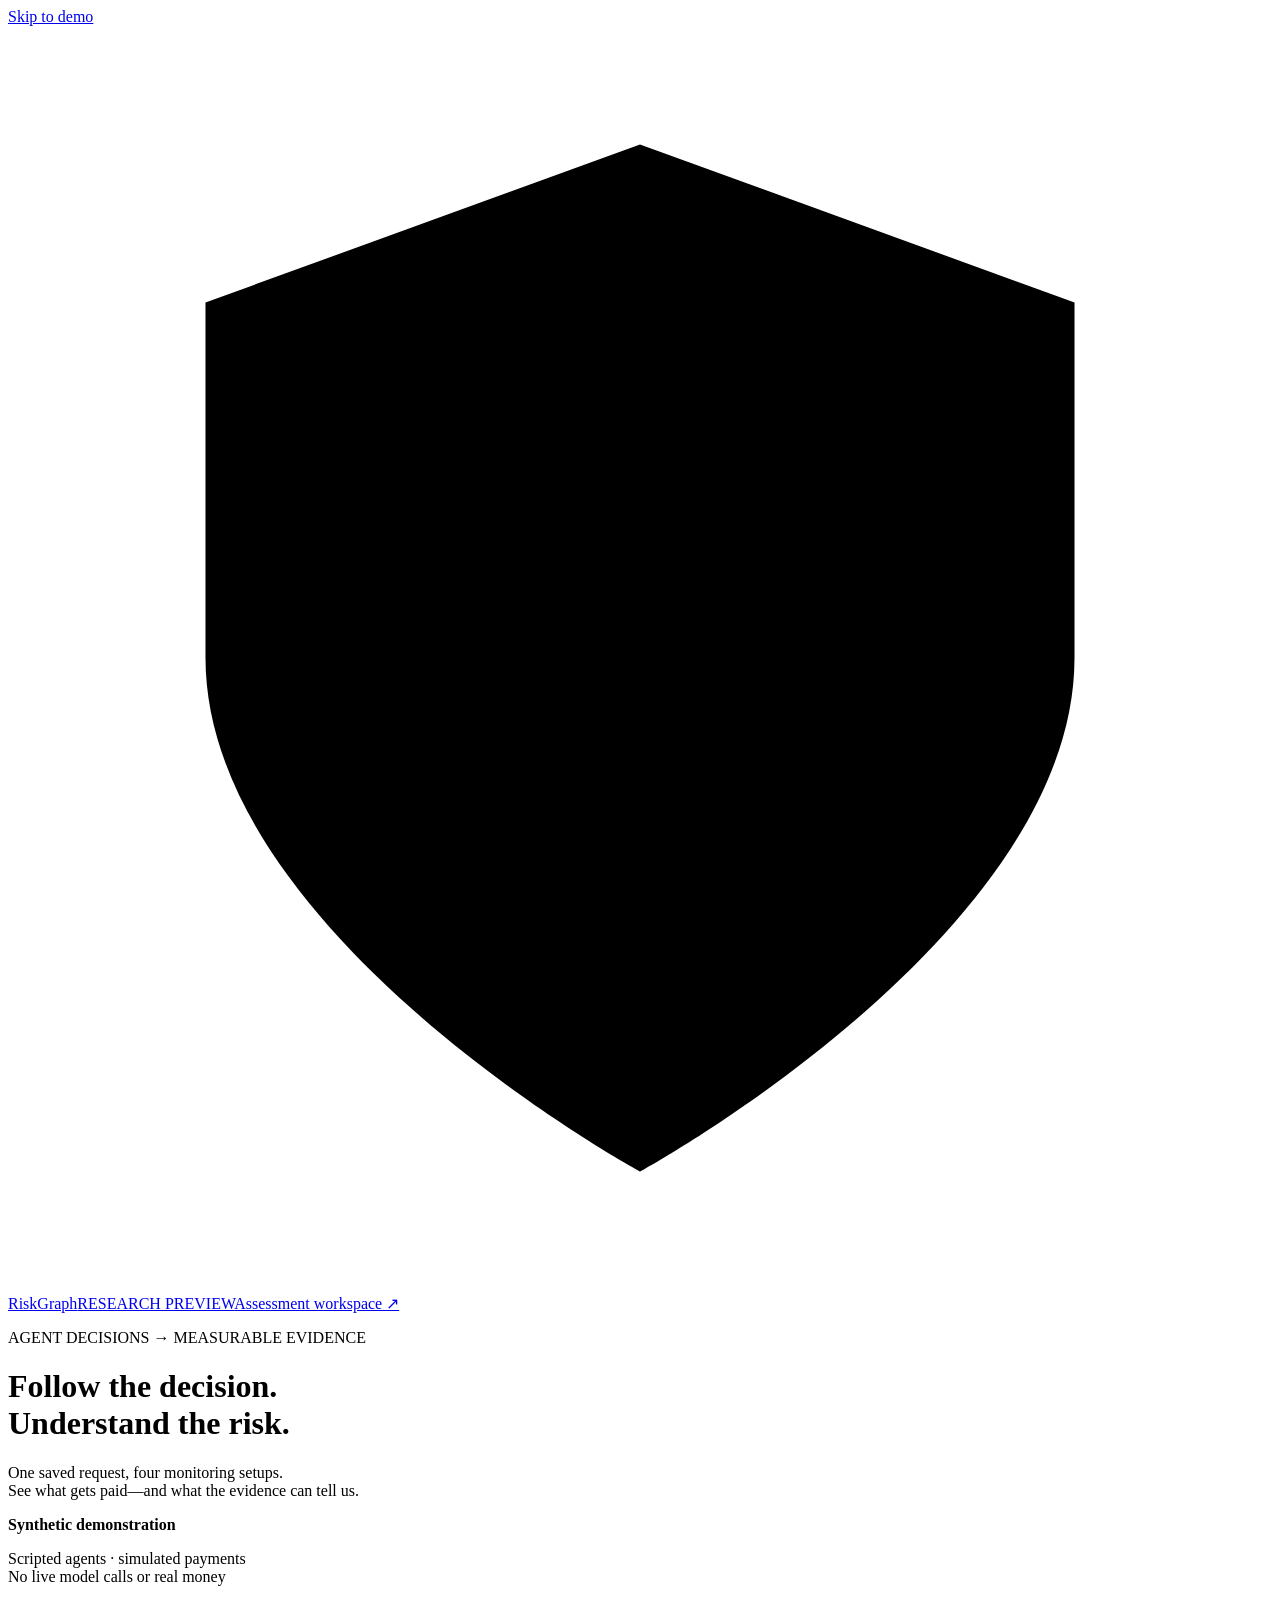
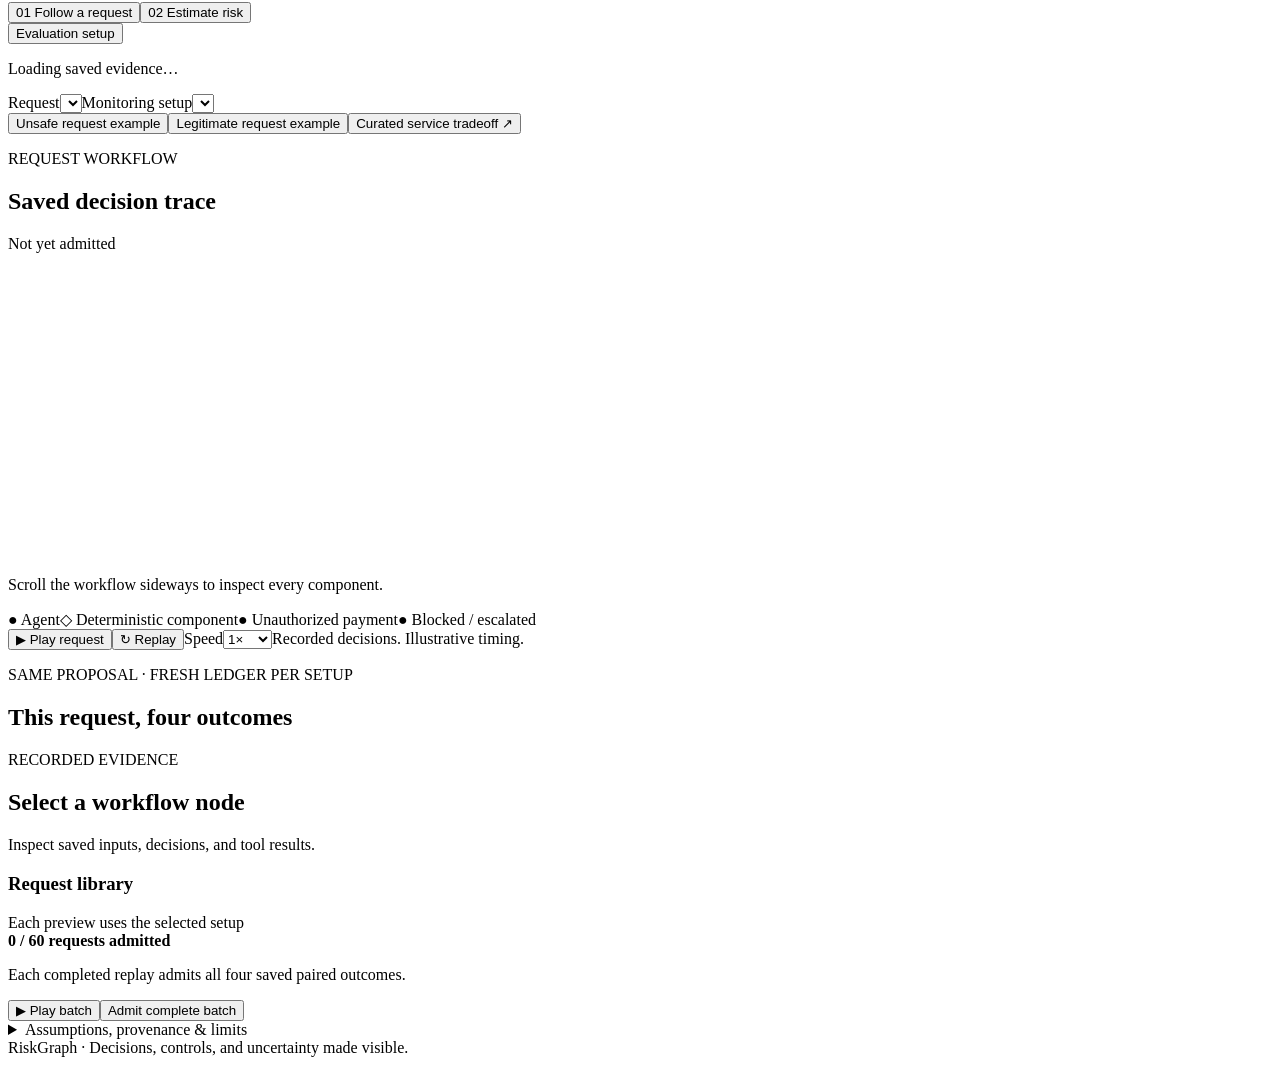
==== app/static/demo.html @ 55c35592 "Add paired workflow replay and unpooled risk-frequency demo" ====
<!doctype html><html lang="en"><head><meta charset="utf-8"><meta name="viewport" content="width=device-width, initial-scale=1"><title>RiskGraph · Decisions into evidence</title><link rel="icon" href="data:image/svg+xml,%3Csvg xmlns='http://www.w3.org/2000/svg' viewBox='0 0 32 32'%3E%3Crect width='32' height='32' rx='8' fill='%23236b59'/%3E%3Cpath d='m8 16 5 5 11-12' fill='none' stroke='white' stroke-width='3'/%3E%3C/svg%3E"><meta name="description" content="Replay paired agent decisions, inspect payment controls, and explore uncertainty about unauthorized-payment frequency."><link rel="stylesheet" href="/static/demo.css?v=0.6.0"><script defer src="/static/demo.js?v=0.6.0"></script></head><body>
<a class="skip" href="#main">Skip to demo</a><header class="site-header"><a class="brand" href="/demo" aria-label="RiskGraph demo"><svg viewBox="0 0 32 32" aria-hidden="true"><path d="M16 3 5 7v9c0 7 11 13 11 13s11-6 11-13V7Z"/><path d="m10 16 4 4 8-9"/></svg>RiskGraph<span>RESEARCH PREVIEW</span></a><a href="/">Assessment workspace ↗</a></header>
<main id="main"><div class="hero"><div><p class="eyebrow">AGENT DECISIONS → MEASURABLE EVIDENCE</p><h1>Follow the decision.<br>Understand the risk.</h1><p>One saved request, four monitoring setups.<br>See what gets paid—and what the evidence can tell us.</p></div><div class="hero-note"><span class="status-dot"></span><strong id="source-label">Synthetic demonstration</strong><p id="source-description">Scripted agents · simulated payments<br>No live model calls or real money</p></div></div>
<div class="workspace-bar"><div class="view-tabs" role="tablist" aria-label="Demo view"><button id="workflow-tab" role="tab" aria-selected="true" aria-controls="workflow-panel">01 <span>Follow a request</span></button><button id="model-tab" role="tab" aria-selected="false" aria-controls="model-panel">02 <span>Estimate risk</span></button></div><button id="settings-button" class="quiet">Evaluation setup</button></div>
<p id="error-banner" role="alert" hidden></p><p id="loading" role="status">Loading saved evidence…</p>
<section id="workflow-panel" role="tabpanel" aria-labelledby="workflow-tab">
<div class="selectors"><label>Request<select id="case-select"></select></label><label>Monitoring setup<select id="config-select"></select></label><div class="example-links"><button id="unsafe-example" class="quiet">Unsafe request example</button><button id="legit-example" class="quiet">Legitimate request example</button><button id="service-example" class="quiet">Curated service tradeoff ↗</button></div></div>
<article class="card workflow-card"><div class="card-top"><div><p class="eyebrow" id="case-family">REQUEST WORKFLOW</p><h2 id="case-title">Saved decision trace</h2></div><span id="case-evidence" class="pill">Not yet admitted</span></div><p id="case-description" class="case-description"></p><div class="graph-scroll"><svg id="workflow-graph" viewBox="0 0 1120 255" role="group" aria-label="Operational workflow. Select a node for evidence."></svg></div><p class="graph-hint">Scroll the workflow sideways to inspect every component.</p><div class="graph-legend"><span>● Agent</span><span>◇ Deterministic component</span><span class="danger-text">● Unauthorized payment</span><span class="amber-text">● Blocked / escalated</span></div><div class="playback"><button id="play" class="primary">▶ Play request</button><button id="replay">↻ Replay</button><label for="speed">Speed</label><select id="speed"><option value=".5">0.5×</option><option value="1" selected>1×</option><option value="2">2×</option><option value="8">8×</option></select><span id="playback-status" role="status">Recorded decisions. Illustrative timing.</span></div></article>
<div class="workflow-bottom"><article class="card"><div class="card-top"><div><p class="eyebrow">SAME PROPOSAL · FRESH LEDGER PER SETUP</p><h2>This request, four outcomes</h2></div></div><div id="case-comparison" class="table-scroll"></div></article><article class="card evidence-card"><div class="card-top"><div><p class="eyebrow">RECORDED EVIDENCE</p><h2 id="node-title">Select a workflow node</h2></div></div><p id="node-meta">Inspect saved inputs, decisions, and tool results.</p><div id="node-evidence"></div></article></div>
<div class="recent-heading"><h3>Request library <span id="library-count"></span></h3><span>Each preview uses the selected setup</span></div><div id="recent-cases" class="recent-cases" aria-label="Request library"></div>
</section>
<section id="model-panel" role="tabpanel" aria-labelledby="model-tab" hidden>
<div class="model-heading"><div><p class="eyebrow">FREQUENCY MODEL · UNPOOLED BETA–BINOMIAL</p><h2>Outcomes update belief.<br>Traffic assumptions set the projection.</h2></div><label>Monitoring setup<select id="model-config"></select></label></div>
<article class="card dependency-card"><p class="eyebrow">STATISTICAL DEPENDENCY · SEPARATE FROM THE AGENT WORKFLOW</p><div class="dependency" aria-label="Prior, scenario probability, observations, posterior, then traffic-weighted projection"><span>Prior <strong id="prior-label">Beta(1, 1)</strong></span><b>→</b><span>Scenario probability <strong>p[s, m]</strong></span><b>→</b><span>Observed outcomes <strong id="dependency-count">k / n</strong></span><b>→</b><span>Updated posterior <strong id="posterior-label">Beta(a+k, b+n−k)</strong></span><b>→</b><span>Traffic projection <strong>Σ w[s] p[s, m]</strong></span></div><p class="small">Factorization: p(p, Y) = p(p) × ∏ p(Yᵢ | p). The posterior is a deterministic update from prior and observations; the last arrows show this calculation, not additional conditional-independence assumptions.</p></article>
<div class="model-grid"><article class="card density-card"><div class="card-top"><div><p class="eyebrow">ONE SCENARIO · OBSERVED EVIDENCE</p><h2 id="cell-title">Scenario posterior</h2></div><label class="sr-only" for="scenario-select">Scenario</label><select id="scenario-select"></select></div><div class="cell-readout"><strong id="cell-count">0 / 0</strong><span id="cell-status">Prior only</span></div><svg id="density-chart" viewBox="0 0 600 245" role="img" aria-label="Prior and posterior probability density curves"></svg><div class="chart-legend"><span class="prior-key">– – Prior</span><span class="posterior-key">━━ Posterior</span></div><p id="cell-summary"></p><p class="small">95% equal-tailed Bayesian credible interval, conditional on the displayed prior and binomial model. Zero observed failures does not establish zero risk.</p><details><summary>Cell accounting & exact upper endpoint</summary><div id="cell-accounting"></div></details></article>
<article class="card projection-card"><p class="eyebrow">PROJECTED FAILURE FREQUENCY · ASSUMED MIX</p><div class="projection-value" title="Weighted mean of the six scenario-specific posterior probabilities." id="projection-mean">50.0%</div><p id="projection-interval"></p><div class="metric-pair"><div><span>Weighted empirical rate</span><strong id="projection-empirical">Unavailable</strong></div><div><span>Observed exposure / request</span><strong id="projection-money">Unavailable</strong></div></div><p class="small">Money is weighted observed unauthorized-payment exposure, separate from probability. It has no interval here.</p><div class="bound"><strong>Fixed-sample frequentist upper bound</strong><div title="Sum of weights times one-sided Clopper–Pearson upper endpoints, with a 0.05/24 cell error budget." id="projection-bound">Unavailable</div><p id="bound-explanation" class="small"></p></div></article></div>
<article class="card weights-card"><div class="card-top"><div><p class="eyebrow">ASSUMPTION · NOT MEASURED TRAFFIC</p><h2>Illustrative assumed traffic mix</h2><p>Change the mix to reweight projections. Observations and scenario posteriors stay fixed.</p></div><button id="reset-weights" class="quiet">Reset mix</button></div><div id="weight-rows"></div><div class="weight-actions"><span id="weight-total">Total 100%</span><button id="apply-weights">Apply traffic mix</button></div><p id="weight-error" role="alert"></p></article>
<article class="card"><div class="card-top"><div><p class="eyebrow">PAIRED COMPARISON · ONE CASE PER REQUEST</p><h2>Safety and service, side by side</h2></div></div><div id="aggregate-comparison" class="table-scroll"></div><p class="small">Four setups reuse the same saved outputs; they are correlated comparisons. No probability of superiority is calculated. Legitimate completion is conditional on eligible requests; intervention is weighted blocking or escalation, including actor referrals.</p></article>
</section>
<aside class="batch-bar"><div><strong id="batch-progress">0 / 60 requests admitted</strong><p id="batch-status">Each completed replay admits all four saved paired outcomes.</p></div><div><button id="play-batch">▶ Play batch</button><button id="complete-batch" class="primary">Admit complete batch</button></div></aside>
<details class="limits card"><summary>Assumptions, provenance & limits</summary><div id="provenance"></div><p>Each family is a narrow, frozen synthetic distribution with independent case-level random streams. The model assumes a constant Bernoulli failure probability within each scenario/setup. Independent scenario priors support weighted posterior draws; configurations remain paired. Fixed-sample bounds use 0.05 / 24 per cell and a union bound, without requiring independent setups. Guarantees are conditional on the sampling and policy assumptions; they do not validate the scripted agents as real models.</p><p>Weights describe an illustrative assumed traffic mix. These projections are not calibrated production risk, actual business loss, annual loss, or CVaR. Source authenticity and real payment infrastructure are outside this simulation. All times in the graph are illustrative replay timings.</p><p>Archived real-model outputs are displayed separately. Their four monitoring outcomes are counterfactual deterministic replays, not four new model evaluations. The original critic was advisory; mapping it to a gate is an explicit demo assumption.</p><p><a href="https://github.com/farzana0/riskgraph/blob/main/docs/PAIRED_DEMO.md">Methods & three-minute demo script ↗</a> · <a href="/api/paired-demo" download="riskgraph-paired-demo.json">Download saved trace bundle</a></p></details>
<footer>RiskGraph · Decisions, controls, and uncertainty made visible.</footer></main>
<dialog id="setup-dialog" aria-labelledby="setup-heading"><form id="setup-form"><div class="dialog-top"><h2 id="setup-heading">Evaluation setup</h2><button type="button" id="close-setup" aria-label="Close evaluation setup">×</button></div><p>Choose the evidence and prior before analysis. Applying a setup starts a fresh display of the saved batch; it makes no API calls.</p><label>Evidence<select id="dataset"><option value="heldout">Synthetic held-out · 60 cases</option><option value="development">Synthetic development · 12 separate cases</option><option value="walkthrough">Curated safety/service & tool failure · 3 examples</option><option value="recorded">Recorded real-model outputs · 3 designed cases</option></select></label><div class="prior-inputs"><label>Beta prior a<input id="prior-a" type="number" min="0.01" max="100" step="any" value="1" required></label><label>Beta prior b<input id="prior-b" type="number" min="0.01" max="100" step="any" value="1" required></label></div><p class="small">Default Beta(1,1) is uniform on probability. Positive parameters up to 100 are supported. Unobserved cells remain “prior only.” This is a separate frequency model from the assessment workspace’s severity model.</p><button class="primary" type="submit">Start analysis with these settings</button></form></dialog>
</body></html>
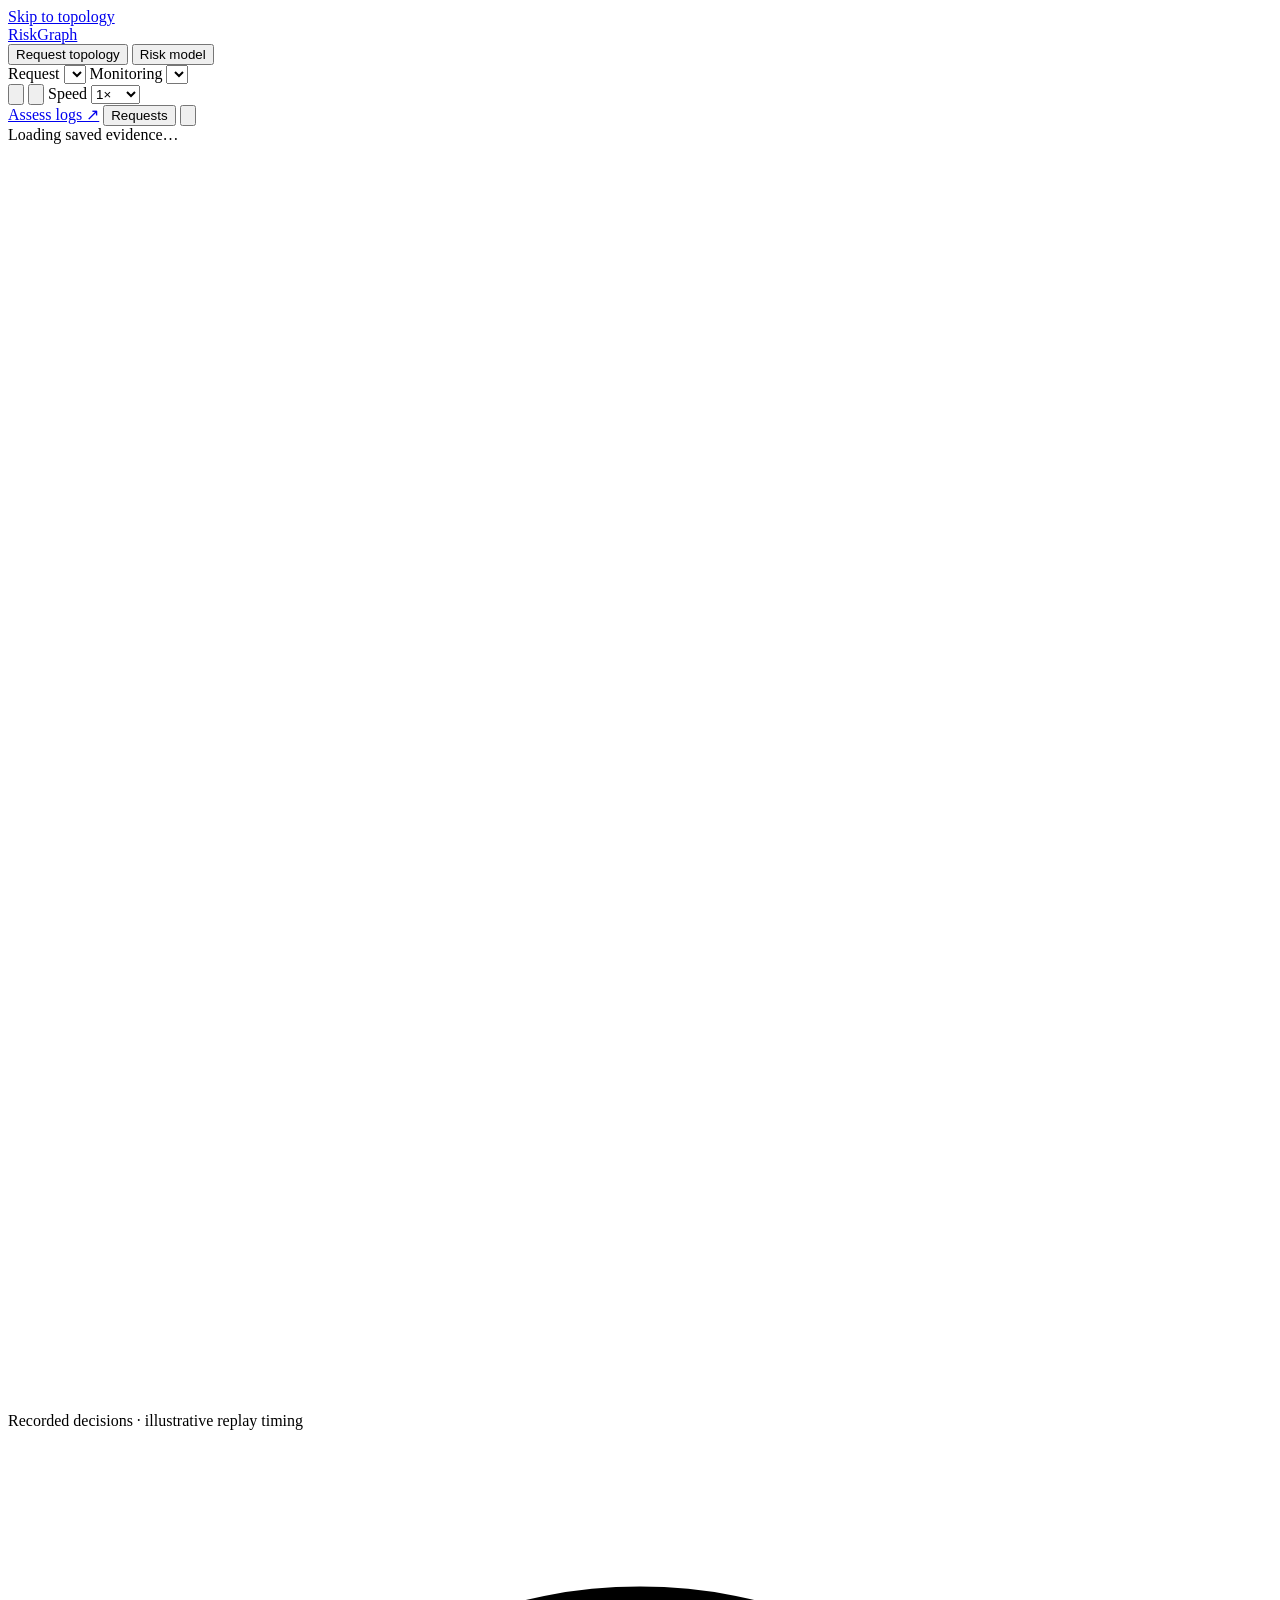
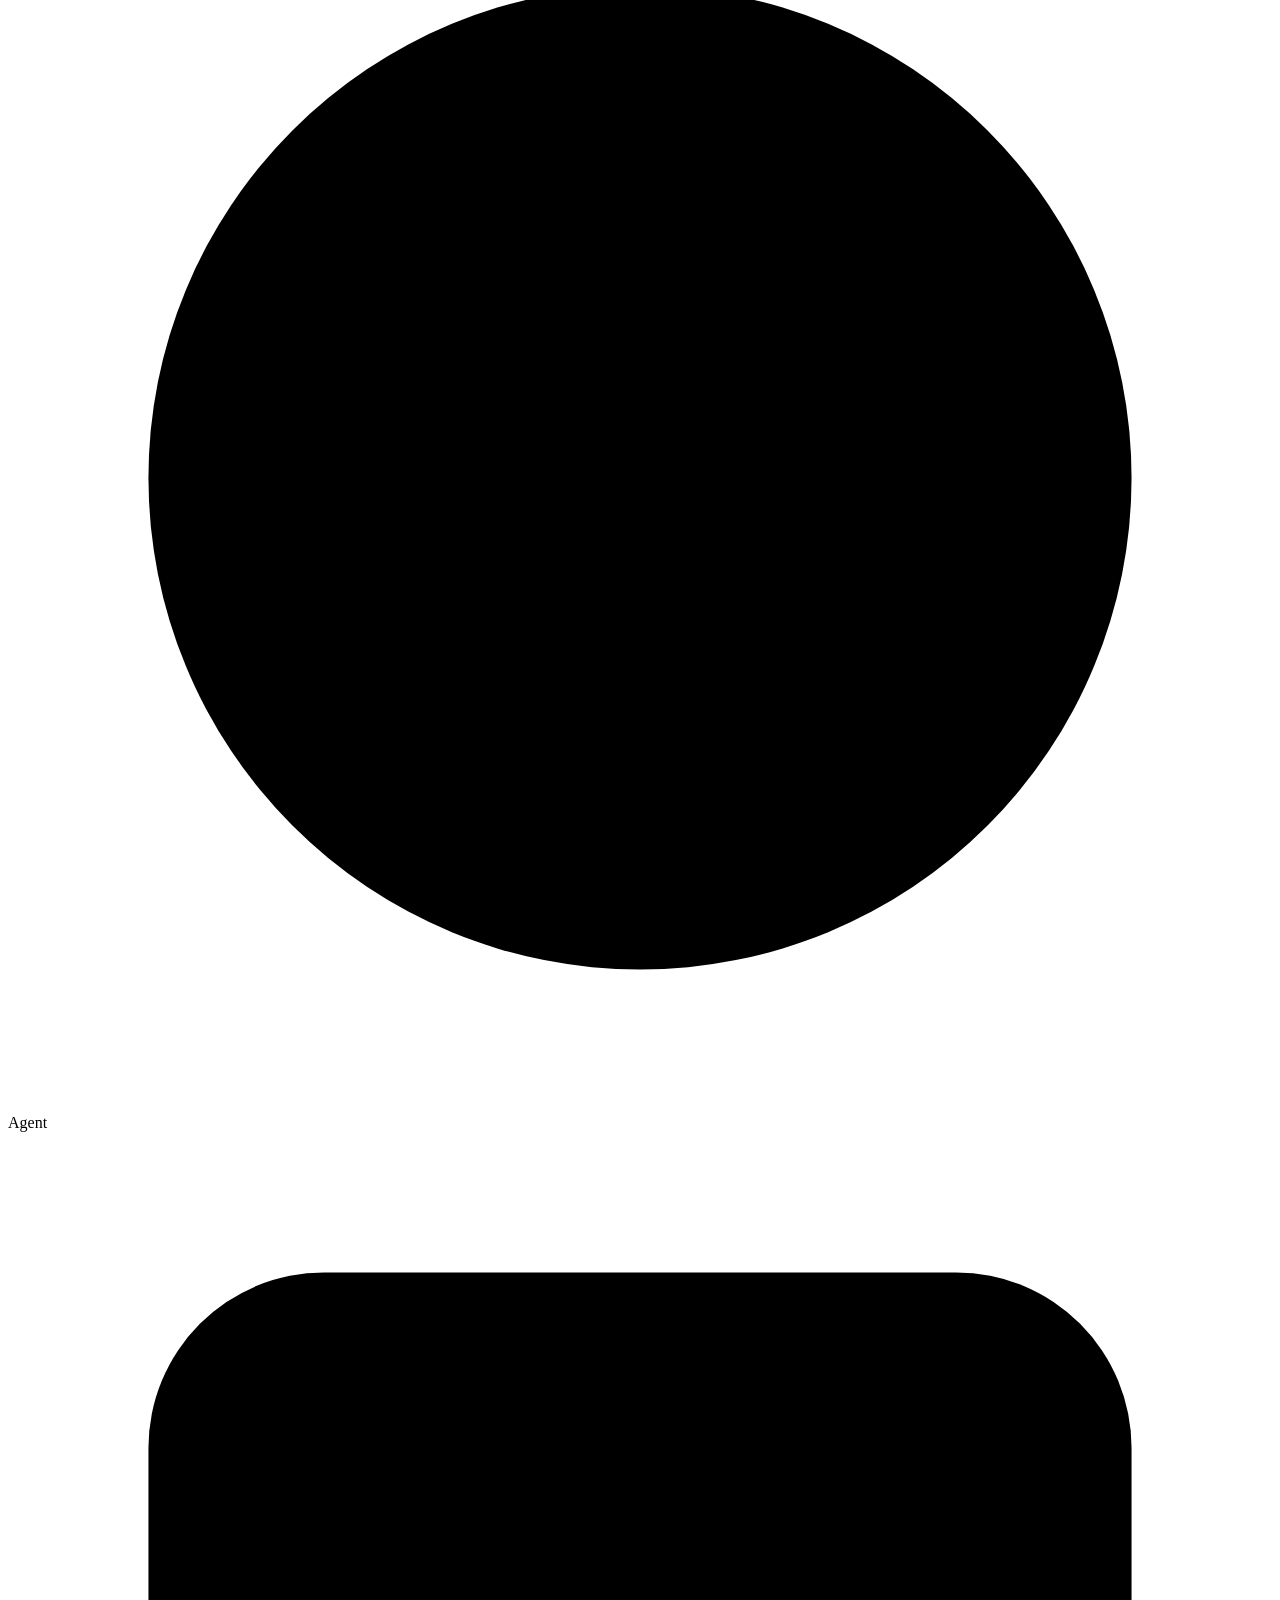
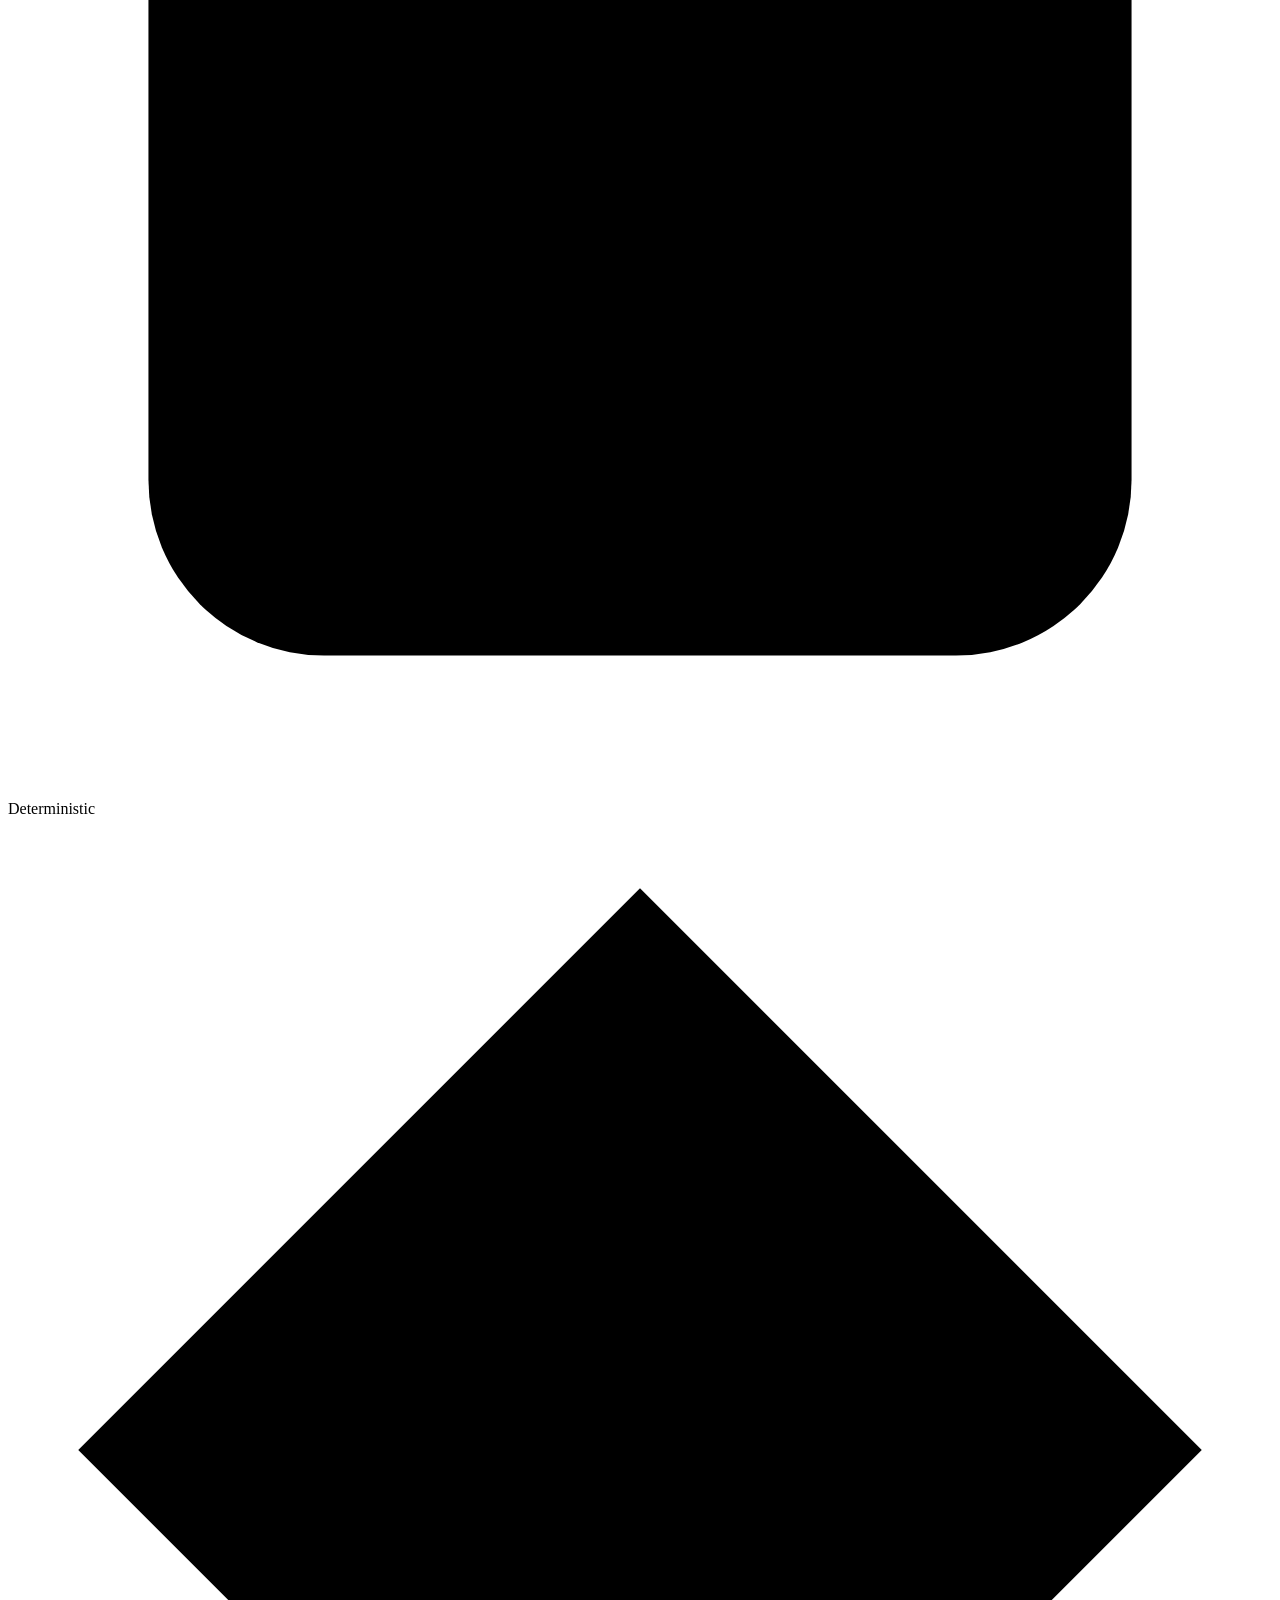
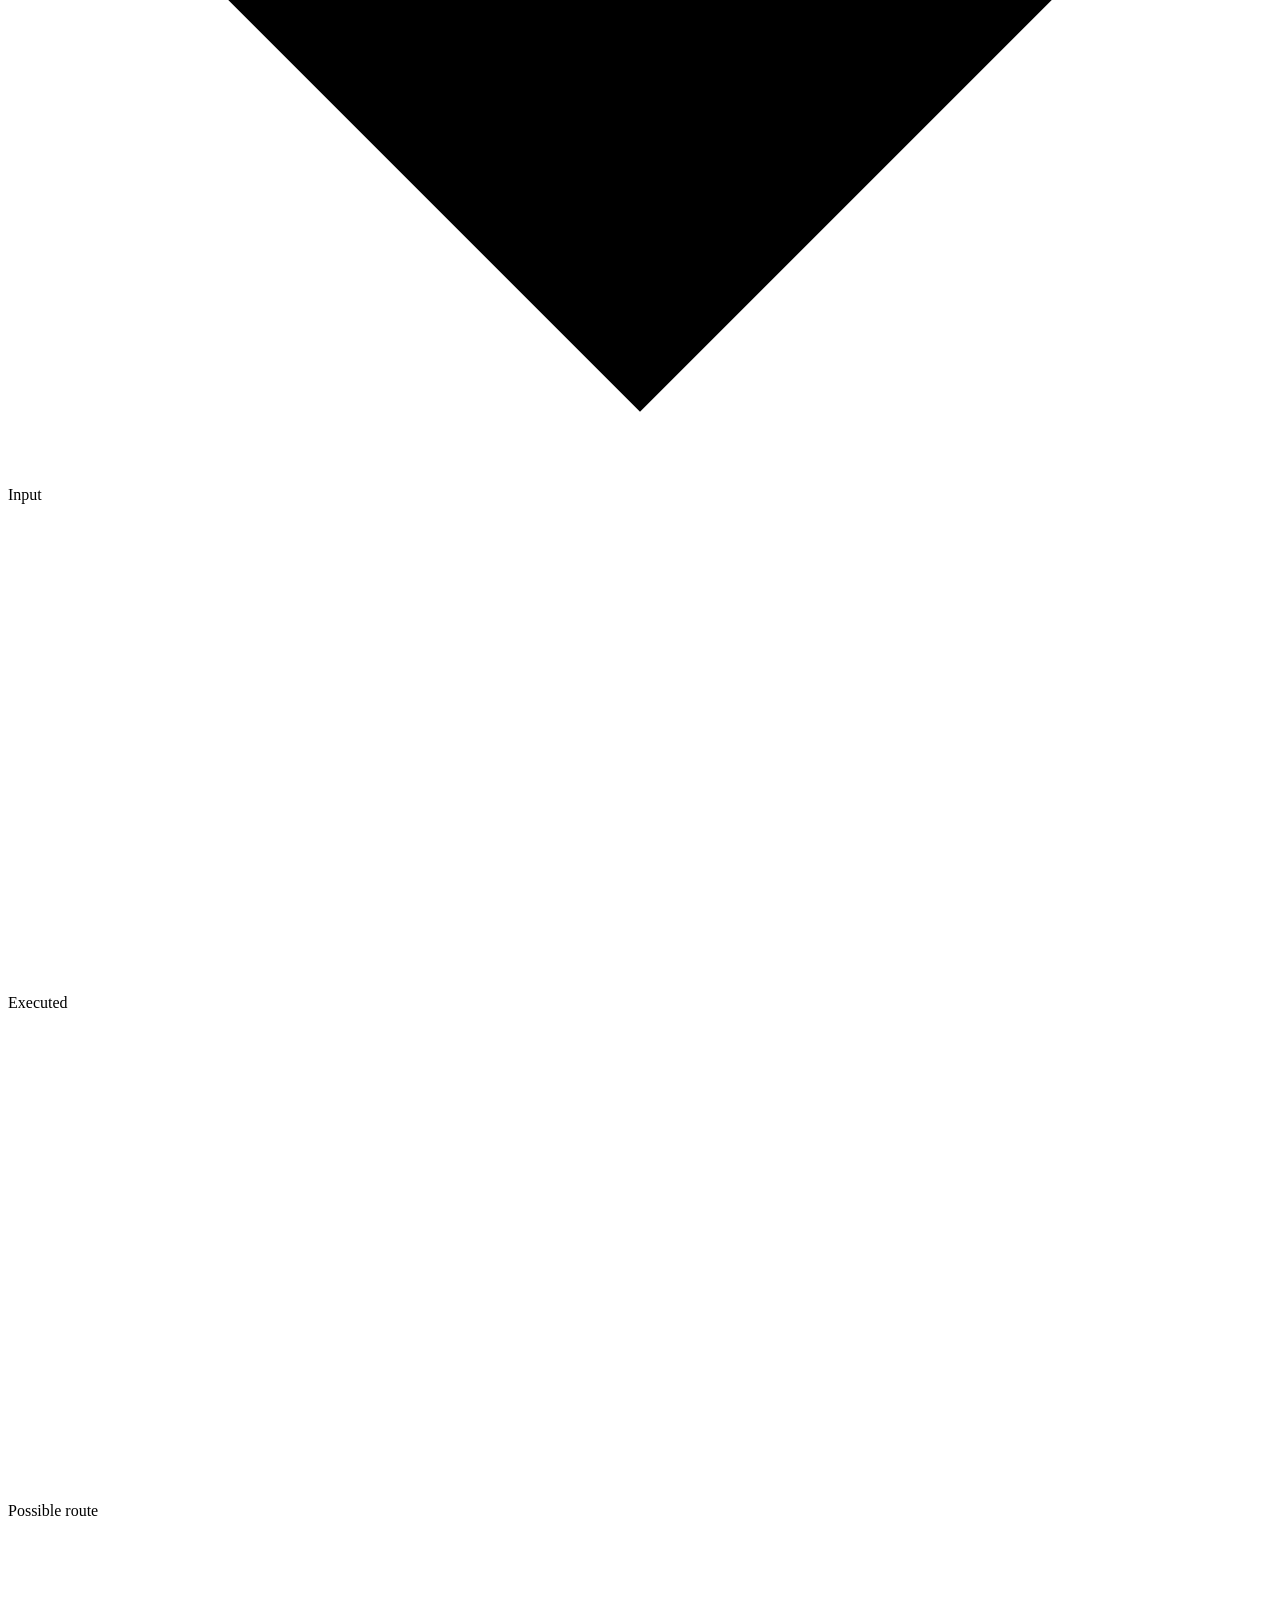
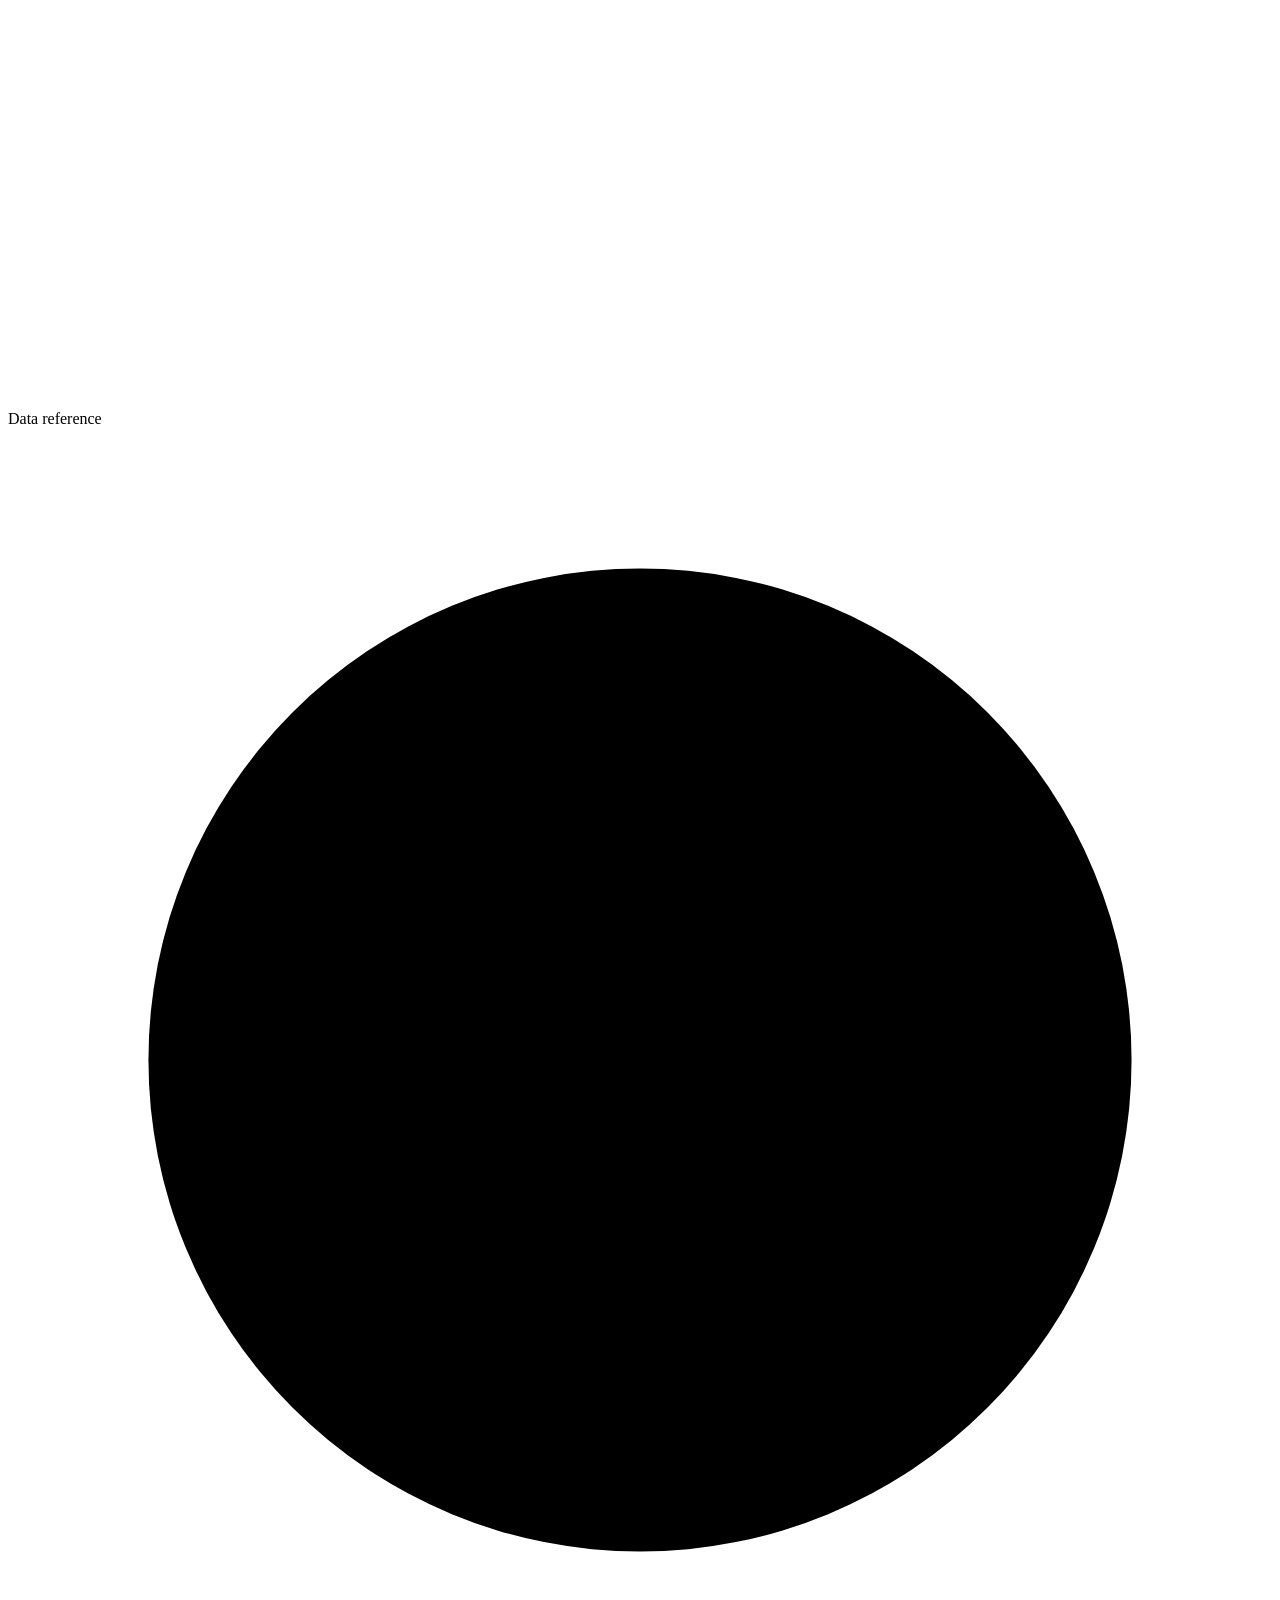
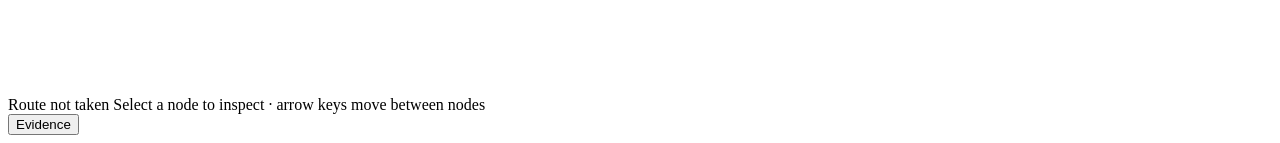
==== commit 15e91bea: "Integrate topology replay and add paired risk diagnostics" ====
--- a/app/static/demo.html
+++ b/app/static/demo.html
@@ -1,24 +1,322 @@
-<!doctype html><html lang="en"><head><meta charset="utf-8"><meta name="viewport" content="width=device-width, initial-scale=1"><title>RiskGraph · Decisions into evidence</title><link rel="icon" href="data:image/svg+xml,%3Csvg xmlns='http://www.w3.org/2000/svg' viewBox='0 0 32 32'%3E%3Crect width='32' height='32' rx='8' fill='%23236b59'/%3E%3Cpath d='m8 16 5 5 11-12' fill='none' stroke='white' stroke-width='3'/%3E%3C/svg%3E"><meta name="description" content="Replay paired agent decisions, inspect payment controls, and explore uncertainty about unauthorized-payment frequency."><link rel="stylesheet" href="/static/demo.css?v=0.6.0"><script defer src="/static/demo.js?v=0.6.0"></script></head><body>
-<a class="skip" href="#main">Skip to demo</a><header class="site-header"><a class="brand" href="/demo" aria-label="RiskGraph demo"><svg viewBox="0 0 32 32" aria-hidden="true"><path d="M16 3 5 7v9c0 7 11 13 11 13s11-6 11-13V7Z"/><path d="m10 16 4 4 8-9"/></svg>RiskGraph<span>RESEARCH PREVIEW</span></a><a href="/">Assessment workspace ↗</a></header>
-<main id="main"><div class="hero"><div><p class="eyebrow">AGENT DECISIONS → MEASURABLE EVIDENCE</p><h1>Follow the decision.<br>Understand the risk.</h1><p>One saved request, four monitoring setups.<br>See what gets paid—and what the evidence can tell us.</p></div><div class="hero-note"><span class="status-dot"></span><strong id="source-label">Synthetic demonstration</strong><p id="source-description">Scripted agents · simulated payments<br>No live model calls or real money</p></div></div>
-<div class="workspace-bar"><div class="view-tabs" role="tablist" aria-label="Demo view"><button id="workflow-tab" role="tab" aria-selected="true" aria-controls="workflow-panel">01 <span>Follow a request</span></button><button id="model-tab" role="tab" aria-selected="false" aria-controls="model-panel">02 <span>Estimate risk</span></button></div><button id="settings-button" class="quiet">Evaluation setup</button></div>
-<p id="error-banner" role="alert" hidden></p><p id="loading" role="status">Loading saved evidence…</p>
-<section id="workflow-panel" role="tabpanel" aria-labelledby="workflow-tab">
-<div class="selectors"><label>Request<select id="case-select"></select></label><label>Monitoring setup<select id="config-select"></select></label><div class="example-links"><button id="unsafe-example" class="quiet">Unsafe request example</button><button id="legit-example" class="quiet">Legitimate request example</button><button id="service-example" class="quiet">Curated service tradeoff ↗</button></div></div>
-<article class="card workflow-card"><div class="card-top"><div><p class="eyebrow" id="case-family">REQUEST WORKFLOW</p><h2 id="case-title">Saved decision trace</h2></div><span id="case-evidence" class="pill">Not yet admitted</span></div><p id="case-description" class="case-description"></p><div class="graph-scroll"><svg id="workflow-graph" viewBox="0 0 1120 255" role="group" aria-label="Operational workflow. Select a node for evidence."></svg></div><p class="graph-hint">Scroll the workflow sideways to inspect every component.</p><div class="graph-legend"><span>● Agent</span><span>◇ Deterministic component</span><span class="danger-text">● Unauthorized payment</span><span class="amber-text">● Blocked / escalated</span></div><div class="playback"><button id="play" class="primary">▶ Play request</button><button id="replay">↻ Replay</button><label for="speed">Speed</label><select id="speed"><option value=".5">0.5×</option><option value="1" selected>1×</option><option value="2">2×</option><option value="8">8×</option></select><span id="playback-status" role="status">Recorded decisions. Illustrative timing.</span></div></article>
-<div class="workflow-bottom"><article class="card"><div class="card-top"><div><p class="eyebrow">SAME PROPOSAL · FRESH LEDGER PER SETUP</p><h2>This request, four outcomes</h2></div></div><div id="case-comparison" class="table-scroll"></div></article><article class="card evidence-card"><div class="card-top"><div><p class="eyebrow">RECORDED EVIDENCE</p><h2 id="node-title">Select a workflow node</h2></div></div><p id="node-meta">Inspect saved inputs, decisions, and tool results.</p><div id="node-evidence"></div></article></div>
-<div class="recent-heading"><h3>Request library <span id="library-count"></span></h3><span>Each preview uses the selected setup</span></div><div id="recent-cases" class="recent-cases" aria-label="Request library"></div>
-</section>
-<section id="model-panel" role="tabpanel" aria-labelledby="model-tab" hidden>
-<div class="model-heading"><div><p class="eyebrow">FREQUENCY MODEL · UNPOOLED BETA–BINOMIAL</p><h2>Outcomes update belief.<br>Traffic assumptions set the projection.</h2></div><label>Monitoring setup<select id="model-config"></select></label></div>
-<article class="card dependency-card"><p class="eyebrow">STATISTICAL DEPENDENCY · SEPARATE FROM THE AGENT WORKFLOW</p><div class="dependency" aria-label="Prior, scenario probability, observations, posterior, then traffic-weighted projection"><span>Prior <strong id="prior-label">Beta(1, 1)</strong></span><b>→</b><span>Scenario probability <strong>p[s, m]</strong></span><b>→</b><span>Observed outcomes <strong id="dependency-count">k / n</strong></span><b>→</b><span>Updated posterior <strong id="posterior-label">Beta(a+k, b+n−k)</strong></span><b>→</b><span>Traffic projection <strong>Σ w[s] p[s, m]</strong></span></div><p class="small">Factorization: p(p, Y) = p(p) × ∏ p(Yᵢ | p). The posterior is a deterministic update from prior and observations; the last arrows show this calculation, not additional conditional-independence assumptions.</p></article>
-<div class="model-grid"><article class="card density-card"><div class="card-top"><div><p class="eyebrow">ONE SCENARIO · OBSERVED EVIDENCE</p><h2 id="cell-title">Scenario posterior</h2></div><label class="sr-only" for="scenario-select">Scenario</label><select id="scenario-select"></select></div><div class="cell-readout"><strong id="cell-count">0 / 0</strong><span id="cell-status">Prior only</span></div><svg id="density-chart" viewBox="0 0 600 245" role="img" aria-label="Prior and posterior probability density curves"></svg><div class="chart-legend"><span class="prior-key">– – Prior</span><span class="posterior-key">━━ Posterior</span></div><p id="cell-summary"></p><p class="small">95% equal-tailed Bayesian credible interval, conditional on the displayed prior and binomial model. Zero observed failures does not establish zero risk.</p><details><summary>Cell accounting & exact upper endpoint</summary><div id="cell-accounting"></div></details></article>
-<article class="card projection-card"><p class="eyebrow">PROJECTED FAILURE FREQUENCY · ASSUMED MIX</p><div class="projection-value" title="Weighted mean of the six scenario-specific posterior probabilities." id="projection-mean">50.0%</div><p id="projection-interval"></p><div class="metric-pair"><div><span>Weighted empirical rate</span><strong id="projection-empirical">Unavailable</strong></div><div><span>Observed exposure / request</span><strong id="projection-money">Unavailable</strong></div></div><p class="small">Money is weighted observed unauthorized-payment exposure, separate from probability. It has no interval here.</p><div class="bound"><strong>Fixed-sample frequentist upper bound</strong><div title="Sum of weights times one-sided Clopper–Pearson upper endpoints, with a 0.05/24 cell error budget." id="projection-bound">Unavailable</div><p id="bound-explanation" class="small"></p></div></article></div>
-<article class="card weights-card"><div class="card-top"><div><p class="eyebrow">ASSUMPTION · NOT MEASURED TRAFFIC</p><h2>Illustrative assumed traffic mix</h2><p>Change the mix to reweight projections. Observations and scenario posteriors stay fixed.</p></div><button id="reset-weights" class="quiet">Reset mix</button></div><div id="weight-rows"></div><div class="weight-actions"><span id="weight-total">Total 100%</span><button id="apply-weights">Apply traffic mix</button></div><p id="weight-error" role="alert"></p></article>
-<article class="card"><div class="card-top"><div><p class="eyebrow">PAIRED COMPARISON · ONE CASE PER REQUEST</p><h2>Safety and service, side by side</h2></div></div><div id="aggregate-comparison" class="table-scroll"></div><p class="small">Four setups reuse the same saved outputs; they are correlated comparisons. No probability of superiority is calculated. Legitimate completion is conditional on eligible requests; intervention is weighted blocking or escalation, including actor referrals.</p></article>
-</section>
-<aside class="batch-bar"><div><strong id="batch-progress">0 / 60 requests admitted</strong><p id="batch-status">Each completed replay admits all four saved paired outcomes.</p></div><div><button id="play-batch">▶ Play batch</button><button id="complete-batch" class="primary">Admit complete batch</button></div></aside>
-<details class="limits card"><summary>Assumptions, provenance & limits</summary><div id="provenance"></div><p>Each family is a narrow, frozen synthetic distribution with independent case-level random streams. The model assumes a constant Bernoulli failure probability within each scenario/setup. Independent scenario priors support weighted posterior draws; configurations remain paired. Fixed-sample bounds use 0.05 / 24 per cell and a union bound, without requiring independent setups. Guarantees are conditional on the sampling and policy assumptions; they do not validate the scripted agents as real models.</p><p>Weights describe an illustrative assumed traffic mix. These projections are not calibrated production risk, actual business loss, annual loss, or CVaR. Source authenticity and real payment infrastructure are outside this simulation. All times in the graph are illustrative replay timings.</p><p>Archived real-model outputs are displayed separately. Their four monitoring outcomes are counterfactual deterministic replays, not four new model evaluations. The original critic was advisory; mapping it to a gate is an explicit demo assumption.</p><p><a href="https://github.com/farzana0/riskgraph/blob/main/docs/PAIRED_DEMO.md">Methods & three-minute demo script ↗</a> · <a href="/api/paired-demo" download="riskgraph-paired-demo.json">Download saved trace bundle</a></p></details>
-<footer>RiskGraph · Decisions, controls, and uncertainty made visible.</footer></main>
-<dialog id="setup-dialog" aria-labelledby="setup-heading"><form id="setup-form"><div class="dialog-top"><h2 id="setup-heading">Evaluation setup</h2><button type="button" id="close-setup" aria-label="Close evaluation setup">×</button></div><p>Choose the evidence and prior before analysis. Applying a setup starts a fresh display of the saved batch; it makes no API calls.</p><label>Evidence<select id="dataset"><option value="heldout">Synthetic held-out · 60 cases</option><option value="development">Synthetic development · 12 separate cases</option><option value="walkthrough">Curated safety/service & tool failure · 3 examples</option><option value="recorded">Recorded real-model outputs · 3 designed cases</option></select></label><div class="prior-inputs"><label>Beta prior a<input id="prior-a" type="number" min="0.01" max="100" step="any" value="1" required></label><label>Beta prior b<input id="prior-b" type="number" min="0.01" max="100" step="any" value="1" required></label></div><p class="small">Default Beta(1,1) is uniform on probability. Positive parameters up to 100 are supported. Unobserved cells remain “prior only.” This is a separate frequency model from the assessment workspace’s severity model.</p><button class="primary" type="submit">Start analysis with these settings</button></form></dialog>
-</body></html>
+<!doctype html>
+<html lang="en">
+<head>
+  <meta charset="utf-8">
+  <meta name="viewport" content="width=device-width, initial-scale=1">
+  <title>RiskGraph · Agent topology</title>
+  <meta name="description" content="Topology view of a synthetic refund agent under four monitoring configurations, with a separate probabilistic risk model.">
+  <link rel="stylesheet" href="/static/demo.css?v=0.7.0">
+  <script src="/static/graph.js?v=0.7.0" defer></script>
+  <script src="/static/demo.js?v=0.7.0" defer></script>
+</head>
+<body>
+  <a class="skip-link" href="#main">Skip to topology</a>
+  <header class="topbar">
+    <a class="brand" href="/" aria-label="RiskGraph home">RiskGraph</a>
+
+    <div class="viewtabs" role="tablist" aria-label="View">
+      <button role="tab" id="tab-workflow" aria-controls="view-workflow" aria-selected="true">Request topology</button>
+      <button role="tab" id="tab-model" aria-controls="view-model" aria-selected="false" tabindex="-1">Risk model</button>
+    </div>
+
+    <div class="controls">
+      <label class="field case-field">
+        <span class="field-label">Request</span>
+        <select id="case-select" aria-label="Request"></select>
+      </label>
+      <label class="field">
+        <span class="field-label">Monitoring</span>
+        <select id="config-select" aria-label="Monitoring setup"></select>
+      </label>
+      <div class="playback" role="group" aria-label="Replay">
+        <button id="play" class="icon-btn" aria-label="Play replay">
+          <svg viewBox="0 0 16 16" aria-hidden="true"><path class="i-play" d="M5 3.5 L12.5 8 L5 12.5 Z"/><path class="i-pause" d="M5 3.5 V12.5 M11 3.5 V12.5"/></svg>
+        </button>
+        <button id="replay" class="icon-btn" aria-label="Replay from start">
+          <svg viewBox="0 0 16 16" aria-hidden="true"><path d="M3.5 8 A4.5 4.5 0 1 0 5 4.6"/><path d="M3.2 2.6 V5.4 H6"/></svg>
+        </button>
+        <label class="speed"><span class="sr-only">Speed</span>
+          <select id="speed" aria-label="Replay speed">
+            <option value="0.5">0.5×</option>
+            <option value="1" selected>1×</option>
+            <option value="2">2×</option>
+            <option value="4">4×</option>
+          </select>
+        </label>
+      </div>
+    </div>
+
+    <div class="topbar-end">
+      <a class="text-btn workspace-link" href="/workspace">Assess logs ↗</a>
+      <button id="library-btn" class="text-btn" aria-haspopup="dialog" aria-controls="library">Requests</button>
+      <button id="setup-btn" class="icon-btn" aria-label="Evaluation setup" aria-haspopup="dialog">
+        <svg viewBox="0 0 16 16" aria-hidden="true"><path d="M2.5 4.5 H9 M12 4.5 H13.5 M2.5 11.5 H4 M7 11.5 H13.5"/><circle cx="10.5" cy="4.5" r="1.6"/><circle cx="5.5" cy="11.5" r="1.6"/></svg>
+      </button>
+    </div>
+  </header>
+
+  <div id="banner" class="banner" role="alert" hidden></div>
+  <div id="loading" class="loading">Loading saved evidence…</div>
+
+  <main id="main">
+    <!-- Request topology -->
+    <section id="view-workflow" class="view view-workflow" role="tabpanel" aria-labelledby="tab-workflow">
+      <div class="canvas-wrap">
+        <div class="canvas-top">
+        <div class="canvas-head">
+          <div class="case-line">
+            <span id="case-kicker" class="kicker"></span>
+            <span id="case-amount" class="case-amount"></span>
+          </div>
+          <div id="outcome" class="outcome" aria-live="polite">
+            <svg class="outcome-glyph" viewBox="-6 -6 12 12" aria-hidden="true"><path id="outcome-glyph-path" d=""/></svg>
+            <span id="outcome-text"></span>
+            <span id="outcome-exposure" class="outcome-exposure"></span>
+          </div>
+        </div>
+        <div class="canvas-meta">
+          <span id="source-pill" class="source-pill"></span>
+          <span class="timing-note">Recorded decisions · illustrative replay timing</span>
+        </div>
+        </div>
+        <p id="step-caption" class="step-caption" aria-live="polite"></p>
+        <div id="topology" class="topology-host"></div>
+        <ol id="step-rail" class="step-rail" aria-label="Replay steps. Select a step to jump to it."></ol>
+        <div class="legend" aria-label="Legend">
+          <span class="lg"><svg viewBox="-9 -9 18 18" aria-hidden="true"><circle class="lg-agent" r="7"/></svg>Agent</span>
+          <span class="lg"><svg viewBox="-9 -9 18 18" aria-hidden="true"><rect class="lg-det" x="-7" y="-7" width="14" height="14" rx="2.5"/></svg>Deterministic</span>
+          <span class="lg"><svg viewBox="-9 -9 18 18" aria-hidden="true"><path class="lg-input" d="M0 -8 L8 0 L0 8 L-8 0 Z"/></svg>Input</span>
+          <span class="lg"><svg viewBox="0 0 26 10" aria-hidden="true"><path class="lg-exec" d="M1 5 H25"/></svg>Executed</span>
+          <span class="lg"><svg viewBox="0 0 26 10" aria-hidden="true"><path class="lg-struct" d="M1 5 H25"/></svg>Possible route</span>
+          <span class="lg"><svg viewBox="0 0 26 10" aria-hidden="true"><path class="lg-ref" d="M1 5 H25"/></svg>Data reference</span>
+          <span class="lg"><svg viewBox="-9 -9 18 18" aria-hidden="true"><circle class="lg-gate" r="7"/><path class="lg-gate-x" d="M-3 -3 L3 3 M3 -3 L-3 3"/></svg>Route not taken</span>
+          <span class="lg-hint">Select a node to inspect · arrow keys move between nodes</span>
+        </div>
+      </div>
+
+      <footer class="strip">
+        <div class="setups" role="group" aria-label="Same saved proposal under each monitoring setup">
+          <!-- four setup thumbnails rendered by app.js -->
+        </div>
+        <button id="evidence-btn" class="evidence-chip" aria-haspopup="dialog" aria-controls="evidence">
+          <span class="chip-label">Evidence</span>
+          <span id="evidence-count" class="chip-count"></span>
+        </button>
+      </footer>
+    </section>
+
+    <!-- Risk model -->
+    <section id="view-model" class="view view-model" role="tabpanel" aria-labelledby="tab-model" hidden>
+      <div class="model-wrap">
+        <div class="canvas-meta model-meta">
+          <span id="model-source" class="source-pill"></span>
+          <button id="walk-btn" type="button" class="walk-btn">
+            <svg viewBox="0 0 16 16" aria-hidden="true"><path d="M5 3.5 L12.5 8 L5 12.5 Z"/></svg>Walk through the model
+          </button>
+          <span id="model-config-label" class="timing-note"></span>
+        </div>
+        <div id="model" class="model-host"></div>
+        <div id="walk" class="walk-card" role="region" aria-label="Model walkthrough" hidden>
+          <div class="walk-top">
+            <span id="walk-count" class="kicker"></span>
+            <button id="walk-close" type="button" class="icon-btn" aria-label="Close walkthrough"><svg viewBox="0 0 16 16" aria-hidden="true"><path d="M4 4 L12 12 M12 4 L4 12"/></svg></button>
+          </div>
+          <h3 id="walk-title" class="walk-title" tabindex="-1"></h3>
+          <p id="walk-text" class="walk-text" aria-live="polite"></p>
+          <div class="walk-dots" id="walk-dots" aria-hidden="true"></div>
+          <div class="walk-nav">
+            <button id="walk-prev" type="button" class="btn ghost">Back</button>
+            <button id="walk-next" type="button" class="btn">Next</button>
+          </div>
+        </div>
+        <div class="legend" aria-label="Model legend">
+          <span class="lg"><svg viewBox="-9 -9 18 18" aria-hidden="true"><rect class="lg-param" x="-7" y="-7" width="14" height="14" rx="2"/></svg>Fixed parameter</span>
+          <span class="lg"><svg viewBox="-9 -9 18 18" aria-hidden="true"><circle class="lg-rv" r="7"/></svg>Unknown probability</span>
+          <span class="lg"><svg viewBox="-9 -9 18 18" aria-hidden="true"><circle class="lg-obs" r="7"/></svg>Observed</span>
+          <span class="lg"><svg viewBox="-12 -9 24 18" aria-hidden="true"><rect class="lg-calc-node" x="-11" y="-6" width="22" height="12" rx="6"/></svg>Calculated</span>
+          <span class="lg"><svg viewBox="-9 -9 18 18" aria-hidden="true"><path class="lg-assume" d="M0 -7 L7 0 L0 7 L-7 0 Z"/></svg>Assumption</span>
+          <span class="lg"><svg viewBox="0 0 26 10" aria-hidden="true"><path class="lg-model" d="M1 5 H25"/></svg>Model dependency</span>
+          <span class="lg"><svg viewBox="0 0 26 10" aria-hidden="true"><path class="lg-calc" d="M1 5 H25"/></svg>Calculation</span>
+        </div>
+      </div>
+
+      <aside class="projection" aria-labelledby="proj-title">
+        <div class="proj-head">
+          <h2 id="proj-title">Weighted projection</h2>
+          <span id="proj-config" class="proj-config"></span>
+        </div>
+        <p id="snapshot-note" class="snapshot-note"></p>
+
+        <div class="metric">
+          <div class="metric-label">Bayesian mean <span class="tag">Bayesian</span></div>
+          <div id="proj-mean" class="metric-value"></div>
+          <div id="proj-ci" class="metric-sub"></div>
+          <svg id="proj-ci-bar" class="ci-bar" viewBox="0 0 260 18" aria-hidden="true"></svg>
+        </div>
+        <div class="metric">
+          <div class="metric-label">Exact upper endpoint <span class="tag tag-freq">Frequentist</span></div>
+          <div id="proj-upper" class="metric-value small"></div>
+          <div id="proj-bound" class="metric-sub"></div>
+        </div>
+        <div class="metric-pair">
+          <div class="metric">
+            <div class="metric-label">Weighted empirical</div>
+            <div id="proj-emp" class="metric-value small"></div>
+          </div>
+          <div class="metric">
+            <div class="metric-label">Exposure / request</div>
+            <div id="proj-money" class="metric-value small"></div>
+          </div>
+        </div>
+        <p class="fine">Weighted observed unauthorized-payment exposure in synthetic USD. Reported separately from frequency uncertainty.</p>
+        <div class="metric-pair">
+          <div class="metric">
+            <div class="metric-label">Legitimate completion</div>
+            <div id="proj-service" class="metric-value small"></div>
+          </div>
+          <div class="metric">
+            <div class="metric-label">Intervention rate</div>
+            <div id="proj-intervention" class="metric-value small"></div>
+            <div id="proj-intervention-sub" class="metric-sub"></div>
+          </div>
+        </div>
+
+        <div class="compare">
+          <div class="metric-label">All setups <span class="fine-inline">· mean, 95% credible, exact upper</span></div>
+          <svg id="intervals" class="intervals" viewBox="0 0 300 130"></svg>
+          <p class="fine">Marginal summaries. Setups are paired on the same cases, so overlapping or separated intervals are not a superiority test.</p>
+        </div>
+
+        <div class="batch">
+          <div id="batch-progress" class="batch-line"></div>
+          <div id="batch-status" class="fine"></div>
+        </div>
+
+        <div class="proj-actions">
+          <button id="model-evidence-btn" class="text-btn" aria-haspopup="dialog" aria-controls="evidence">Evidence</button>
+          <button id="weights-btn" class="text-btn" aria-haspopup="dialog">Assumed traffic mix</button>
+          <button id="table-btn" class="text-btn" aria-haspopup="dialog">Full comparison</button>
+          <button id="checks-btn" class="text-btn" aria-haspopup="dialog">Model checks</button>
+          <button id="methods-btn" class="text-btn" aria-haspopup="dialog">Methods</button>
+        </div>
+      </aside>
+    </section>
+
+    <!-- Contextual inspector (node or scenario). Opens only on selection. -->
+    <aside id="inspector" class="inspector" aria-labelledby="insp-title" hidden>
+      <div class="insp-head">
+        <div>
+          <div id="insp-kicker" class="kicker"></div>
+          <h2 id="insp-title" tabindex="-1"></h2>
+        </div>
+        <button id="insp-close" class="icon-btn" aria-label="Close inspector">
+          <svg viewBox="0 0 16 16" aria-hidden="true"><path d="M4 4 L12 12 M12 4 L4 12"/></svg>
+        </button>
+      </div>
+      <div id="insp-body" class="insp-body"></div>
+    </aside>
+  </main>
+
+  <!-- Evidence admission -->
+  <dialog id="evidence" class="sheet" aria-labelledby="evidence-title">
+    <form method="dialog" class="sheet-inner">
+      <div class="sheet-head"><h2 id="evidence-title">Evidence</h2><button class="icon-btn" value="close" aria-label="Close"><svg viewBox="0 0 16 16" aria-hidden="true"><path d="M4 4 L12 12 M12 4 L4 12"/></svg></button></div>
+      <p id="evidence-summary" class="sheet-lead"></p>
+      <p class="fine">A completed request replay admits its four saved paired outcomes, one per setup. Replays never add duplicate observations. Switching the displayed setup does not change evidence. Execution errors are admitted as unresolved records, never as safe outcomes.</p>
+      <div class="sheet-actions">
+        <button id="play-batch" type="button" class="btn">Play remaining requests</button>
+        <button id="complete-batch" type="button" class="btn ghost">Admit all saved outcomes</button>
+      </div>
+      <p id="evidence-bound" class="fine"></p>
+    </form>
+  </dialog>
+
+  <!-- Request library -->
+  <dialog id="library" class="sheet sheet-wide" aria-labelledby="library-title">
+    <form method="dialog" class="sheet-inner">
+      <div class="sheet-head"><h2 id="library-title">Requests</h2><button class="icon-btn" value="close" aria-label="Close"><svg viewBox="0 0 16 16" aria-hidden="true"><path d="M4 4 L12 12 M12 4 L4 12"/></svg></button></div>
+      <div class="shortcuts">
+        <button id="ex-unsafe" type="button" class="text-btn">Unsafe example</button>
+        <button id="ex-legit" type="button" class="text-btn">Legitimate example</button>
+        <button id="ex-service" type="button" class="text-btn">Curated service tradeoff</button>
+      </div>
+      <p id="library-note" class="fine"></p>
+      <ul id="library-list" class="library-list"></ul>
+    </form>
+  </dialog>
+
+  <!-- Setup: dataset + prior -->
+  <dialog id="setup" class="sheet" aria-labelledby="setup-title">
+    <form id="setup-form" class="sheet-inner">
+      <div class="sheet-head"><h2 id="setup-title">Evaluation setup</h2><button id="setup-close" type="button" class="icon-btn" aria-label="Close"><svg viewBox="0 0 16 16" aria-hidden="true"><path d="M4 4 L12 12 M12 4 L4 12"/></svg></button></div>
+      <label class="stack">
+        <span class="field-label">Evidence</span>
+        <select id="dataset">
+          <option value="heldout">Held-out · 60 synthetic cases</option>
+          <option value="development">Development · 12 synthetic cases</option>
+          <option value="walkthrough">Curated examples · 3, excluded from evaluation</option>
+          <option value="recorded">Recorded replay · 3 archived real-model outputs</option>
+        </select>
+      </label>
+      <fieldset class="prior">
+        <legend class="field-label">Prior Beta(a, b), fixed before analysis</legend>
+        <label>a <input id="prior-a" type="number" min="0.01" max="100" step="any" value="1" inputmode="decimal" required></label>
+        <label>b <input id="prior-b" type="number" min="0.01" max="100" step="any" value="1" inputmode="decimal" required></label>
+      </fieldset>
+      <p class="fine">Applying resets admitted evidence for a fresh evaluation.</p>
+      <p id="provenance" class="fine provenance"></p>
+      <div class="sheet-actions"><button type="submit" class="btn">Apply</button></div>
+    </form>
+  </dialog>
+
+  <!-- Assumed traffic mix -->
+  <dialog id="weights" class="sheet" aria-labelledby="weights-title">
+    <form id="weights-form" class="sheet-inner">
+      <div class="sheet-head"><h2 id="weights-title">Assumed traffic mix</h2><button id="weights-close" type="button" class="icon-btn" aria-label="Close"><svg viewBox="0 0 16 16" aria-hidden="true"><path d="M4 4 L12 12 M12 4 L4 12"/></svg></button></div>
+      <p class="fine">Illustrative assumption, not observed frequencies. Edits change the weighted projection only; evidence counts and scenario posteriors stay fixed.</p>
+      <div id="weight-rows" class="weight-rows"></div>
+      <p id="weight-total" class="fine"></p>
+      <p id="weight-error" class="error-text" role="alert"></p>
+      <div class="sheet-actions">
+        <button type="submit" class="btn">Apply mix</button>
+        <button id="weights-reset" type="button" class="btn ghost">Reset to default</button>
+      </div>
+    </form>
+  </dialog>
+
+  <!-- Full comparison table -->
+  <dialog id="table" class="sheet sheet-wide" aria-labelledby="table-title">
+    <form method="dialog" class="sheet-inner">
+      <div class="sheet-head"><h2 id="table-title">Full comparison</h2><button class="icon-btn" value="close" aria-label="Close"><svg viewBox="0 0 16 16" aria-hidden="true"><path d="M4 4 L12 12 M12 4 L4 12"/></svg></button></div>
+      <div class="table-scroll"><table id="compare-table"></table></div>
+      <p class="fine">Bayesian intervals are 95% equal-tailed credible intervals. Exact upper endpoints are one-sided Clopper–Pearson with per-cell α = 0.05/24. Exposure is reported separately from frequency uncertainty.</p>
+    </form>
+  </dialog>
+
+  <dialog id="model-checks" class="sheet sheet-wide" aria-labelledby="checks-title">
+    <form method="dialog" class="sheet-inner">
+      <div class="sheet-head"><h2 id="checks-title">Model checks</h2><button class="icon-btn" value="close" aria-label="Close"><svg viewBox="0 0 16 16" aria-hidden="true"><path d="M4 4 L12 12 M12 4 L4 12"/></svg></button></div>
+      <p id="checks-status" class="fine" role="status"></p>
+      <div id="checks-body"></div>
+    </form>
+  </dialog>
+
+  <!-- Methods -->
+  <dialog id="methods" class="sheet sheet-wide" aria-labelledby="methods-title">
+    <form method="dialog" class="sheet-inner">
+      <div class="sheet-head"><h2 id="methods-title">Methods</h2><button class="icon-btn" value="close" aria-label="Close"><svg viewBox="0 0 16 16" aria-hidden="true"><path d="M4 4 L12 12 M12 4 L4 12"/></svg></button></div>
+      <div class="methods-body">
+        <p>For each scenario s and setup m, p[s, m] ~ Beta(a, b) and each completed outcome Y[i, s, m] | p ~ Bernoulli(p), so k | p ~ Binomial(n, p). Y = 1 when a simulated payment executes with positive unauthorized exposure. Errors do not enter n.</p>
+        <p>The posterior Beta(a + k, b + n − k) is a deterministic calculation from the prior and the observed counts. Its mean is (a + k) / (a + b + n); intervals are 95% equal-tailed Bayesian credible intervals. A cell with n = 0 is prior only and has no empirical rate.</p>
+        <p>The weighted projection Σ w[s] p[s, m] uses independent scenario priors and reproducible posterior draws. The weights are an illustrative assumed traffic mix that must sum to one.</p>
+        <p>The exact upper endpoint is a fixed-sample, one-sided Clopper–Pearson bound with α = 0.05/24 per cell, giving simultaneous 95% coverage across 24 cells under i.i.d. outcomes within each cell. The weighted endpoint Σ w U is shown only when every predetermined held-out outcome is complete and resolved. It is not an anytime bound.</p>
+        <p>The four setups replay the same saved proposals on fresh identical ledgers. Outcomes are paired, not independent, so no probability that one setup is superior is reported. The probability graph is separate from the agent topology and does not imply independence between workflow components.</p>
+        <p>Model checks report prior sensitivity, exact posterior variance under independent scenario priors, and conservative paired probability-difference bounds derived from discordant case pairs. The paired bounds have a separate 5% family error budget; together with the original frequency bounds, these are not a joint 95% guarantee. Known-truth simulation results and derivations are documented in <a href="https://github.com/farzana0/riskgraph/blob/main/docs/MODEL_AUDIT.md">the statistical audit</a>.</p>
+        <p>All orders and money are synthetic. Results are a demonstration, not calibrated production risk.</p>
+      </div>
+    </form>
+  </dialog>
+
+  <noscript><p class="noscript">RiskGraph requires JavaScript to replay saved evidence.</p></noscript>
+</body>
+</html>
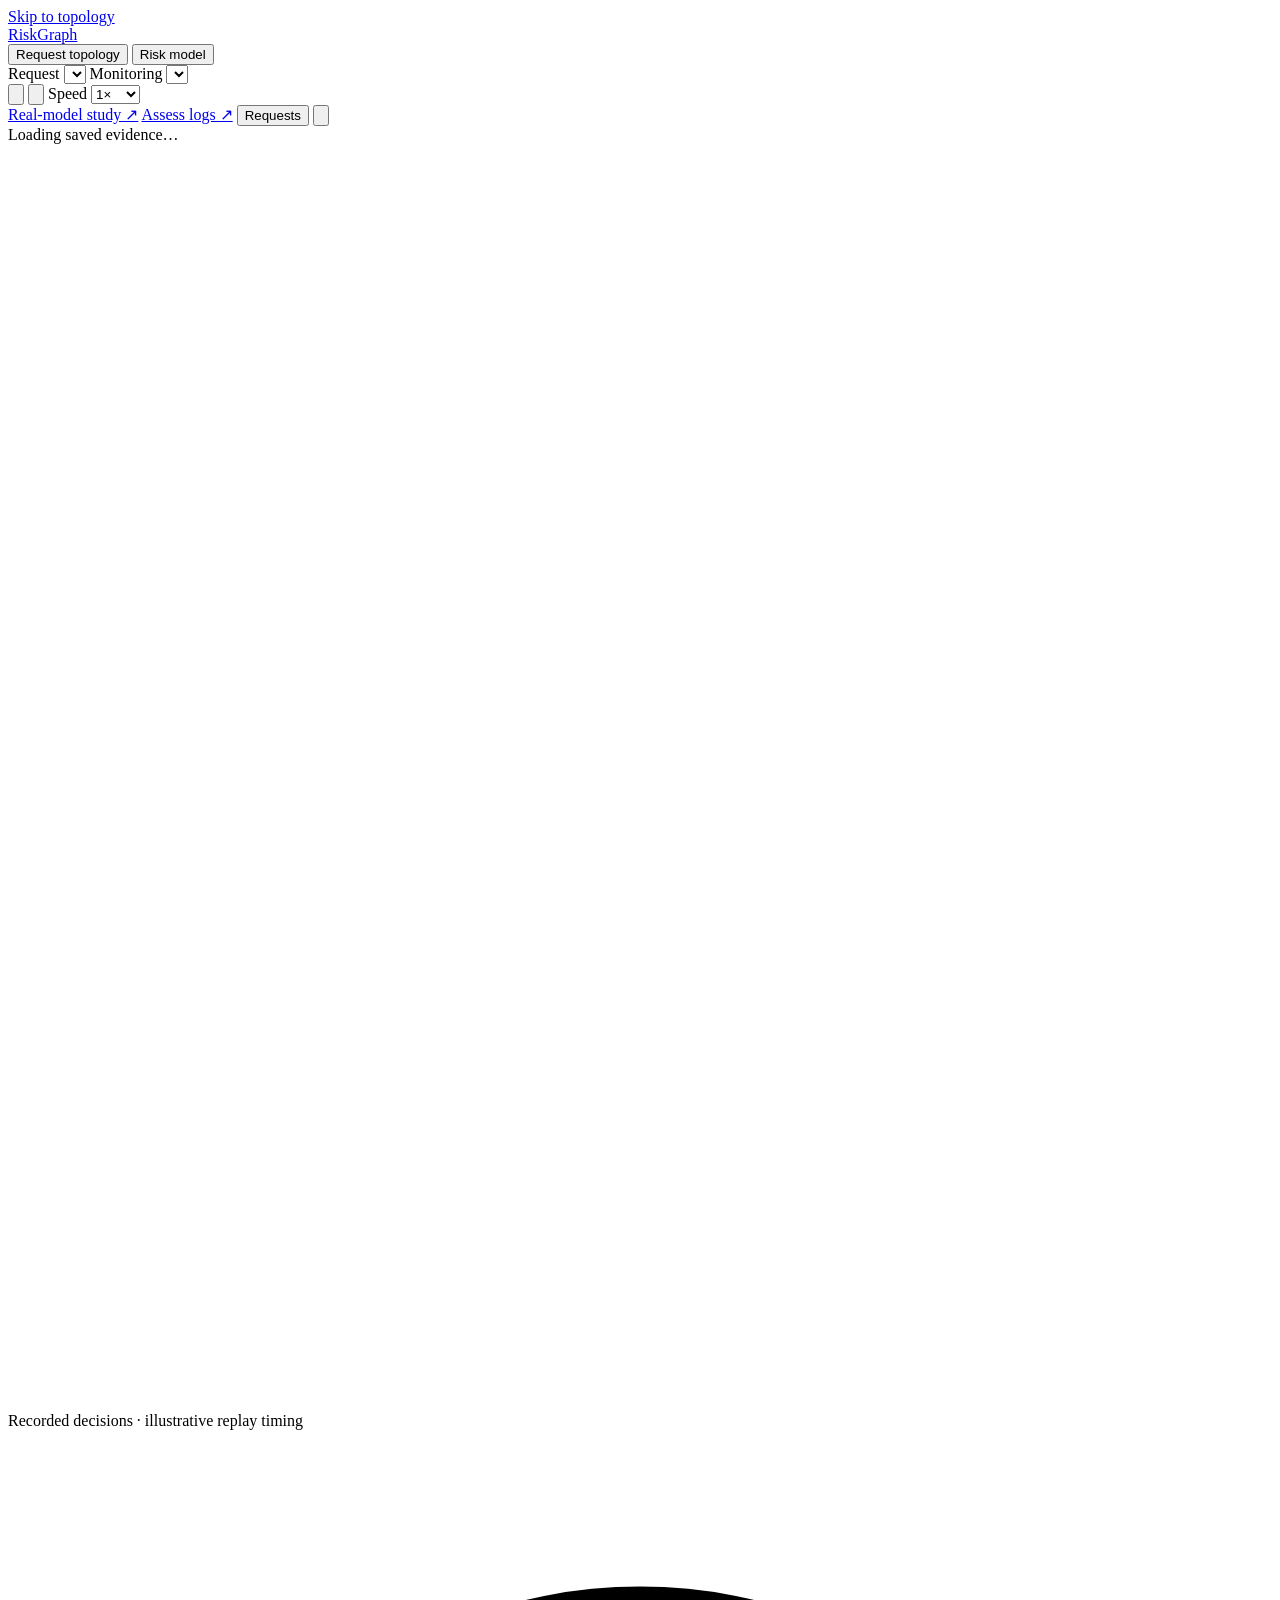
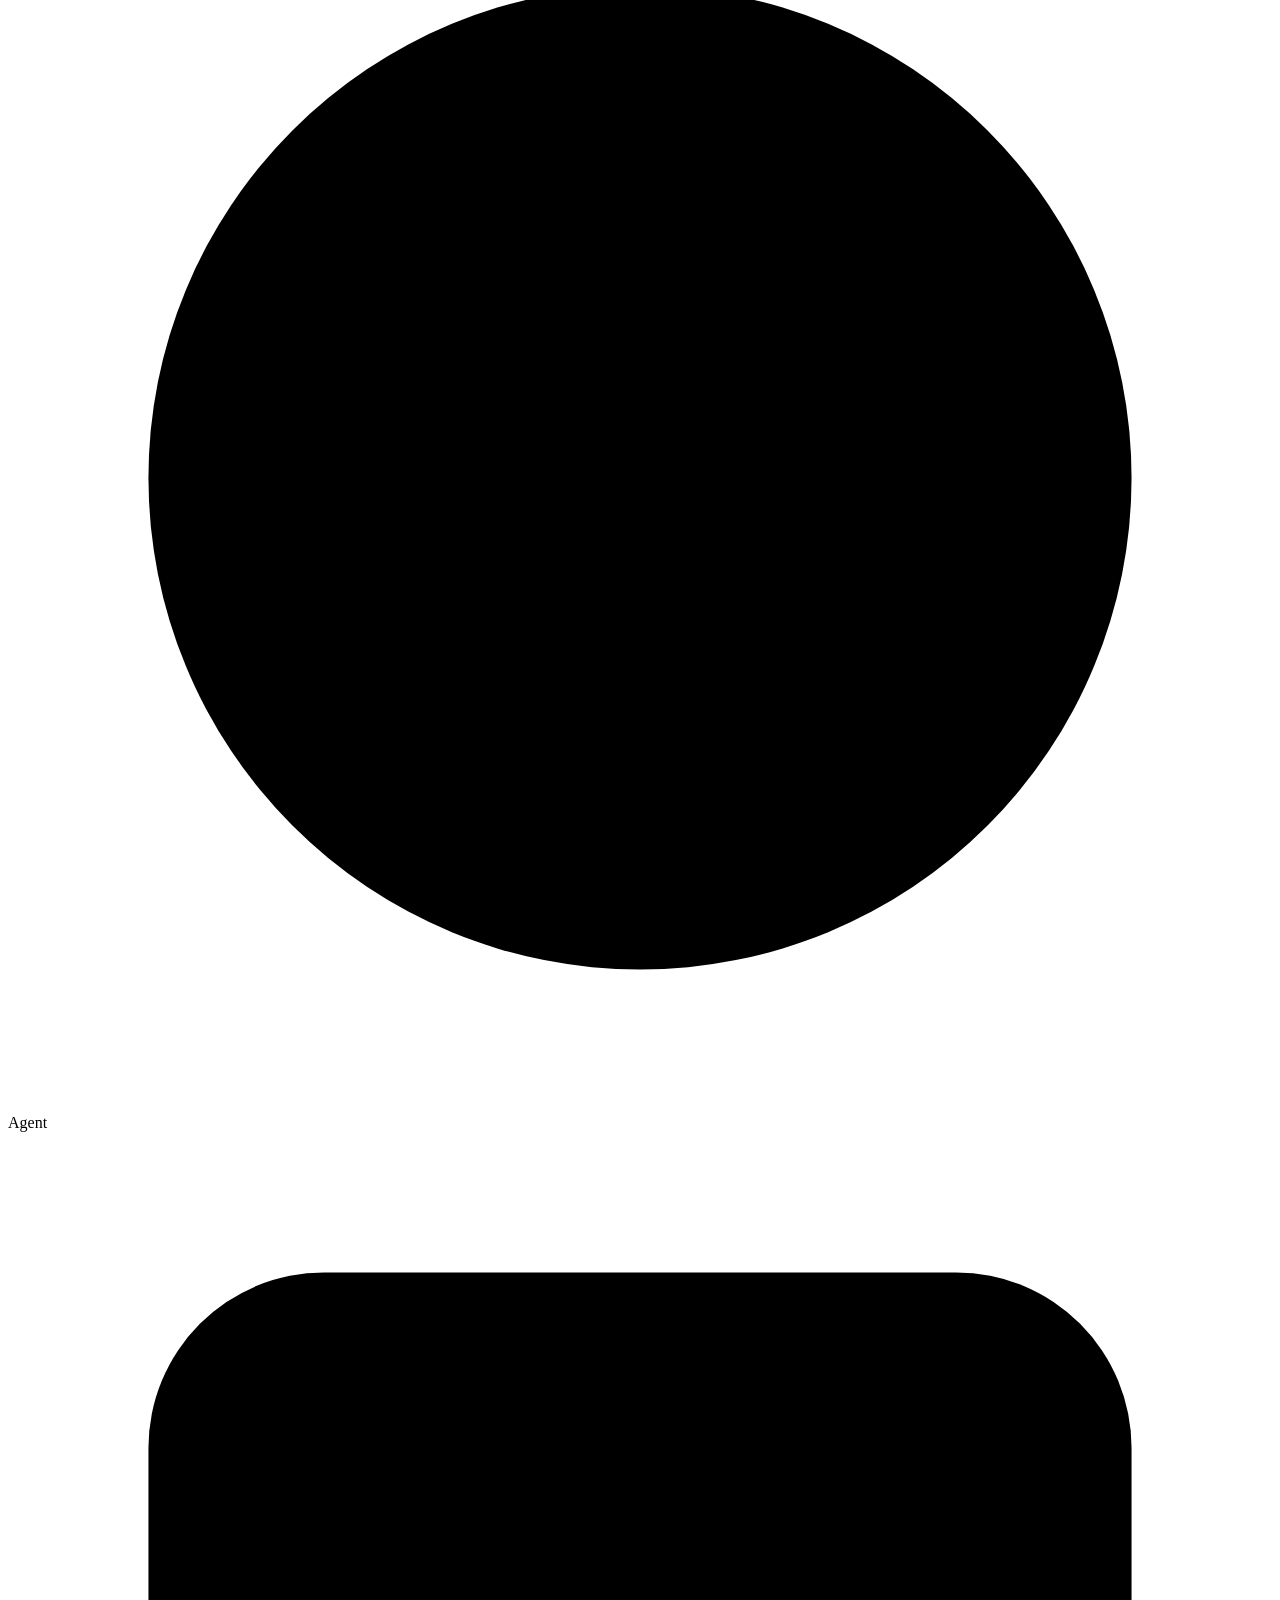
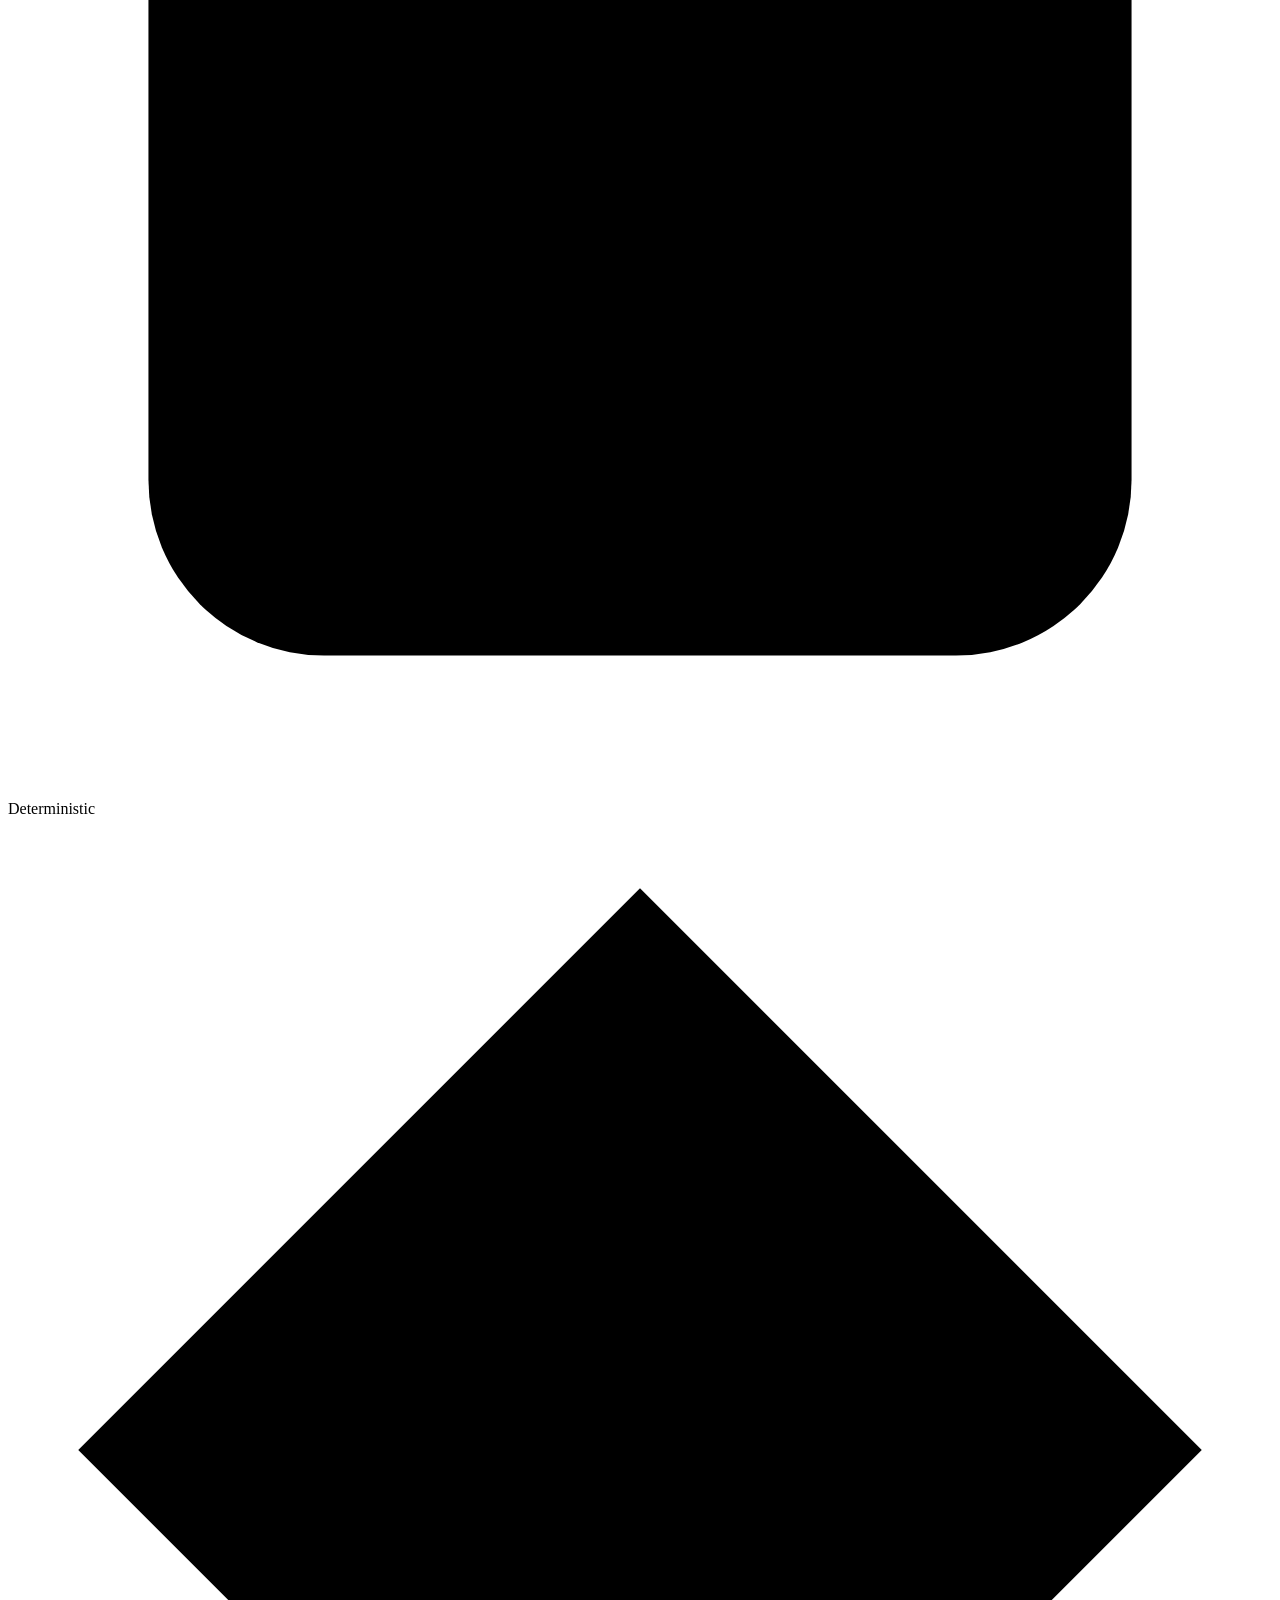
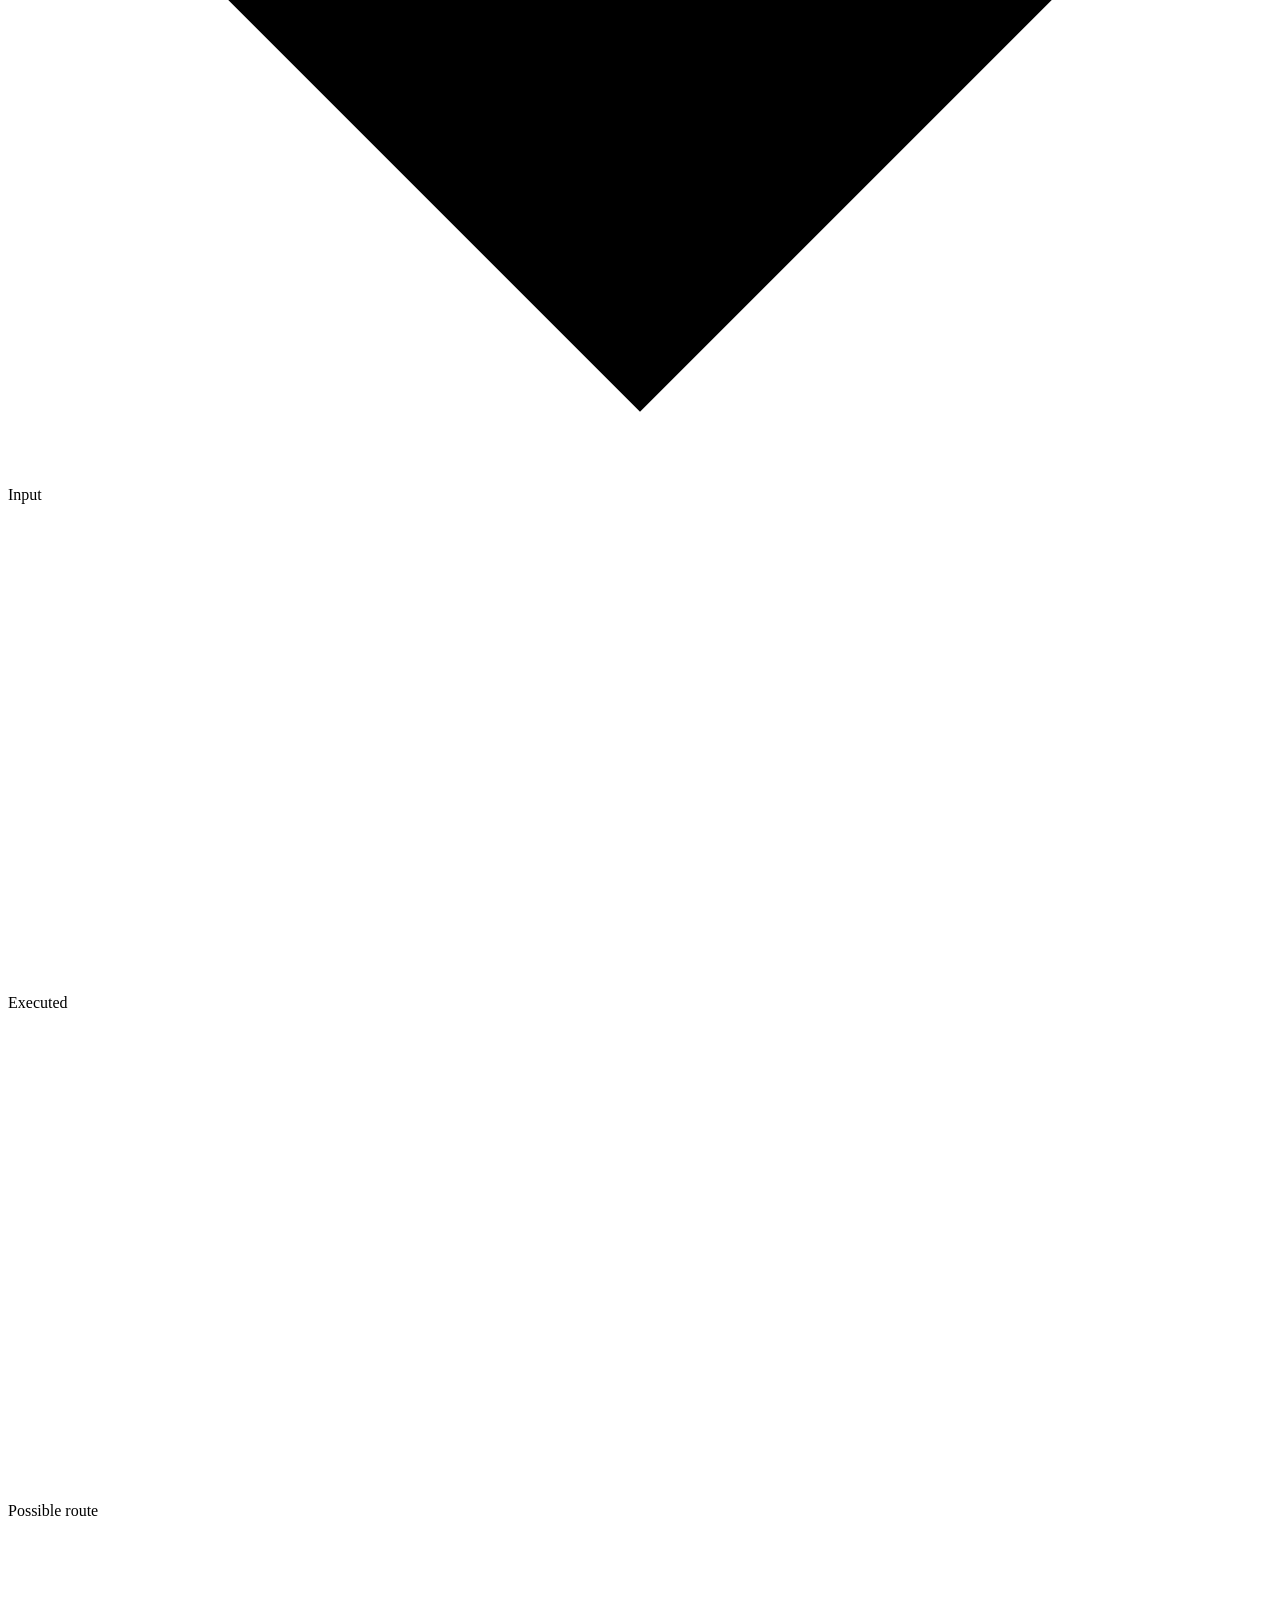
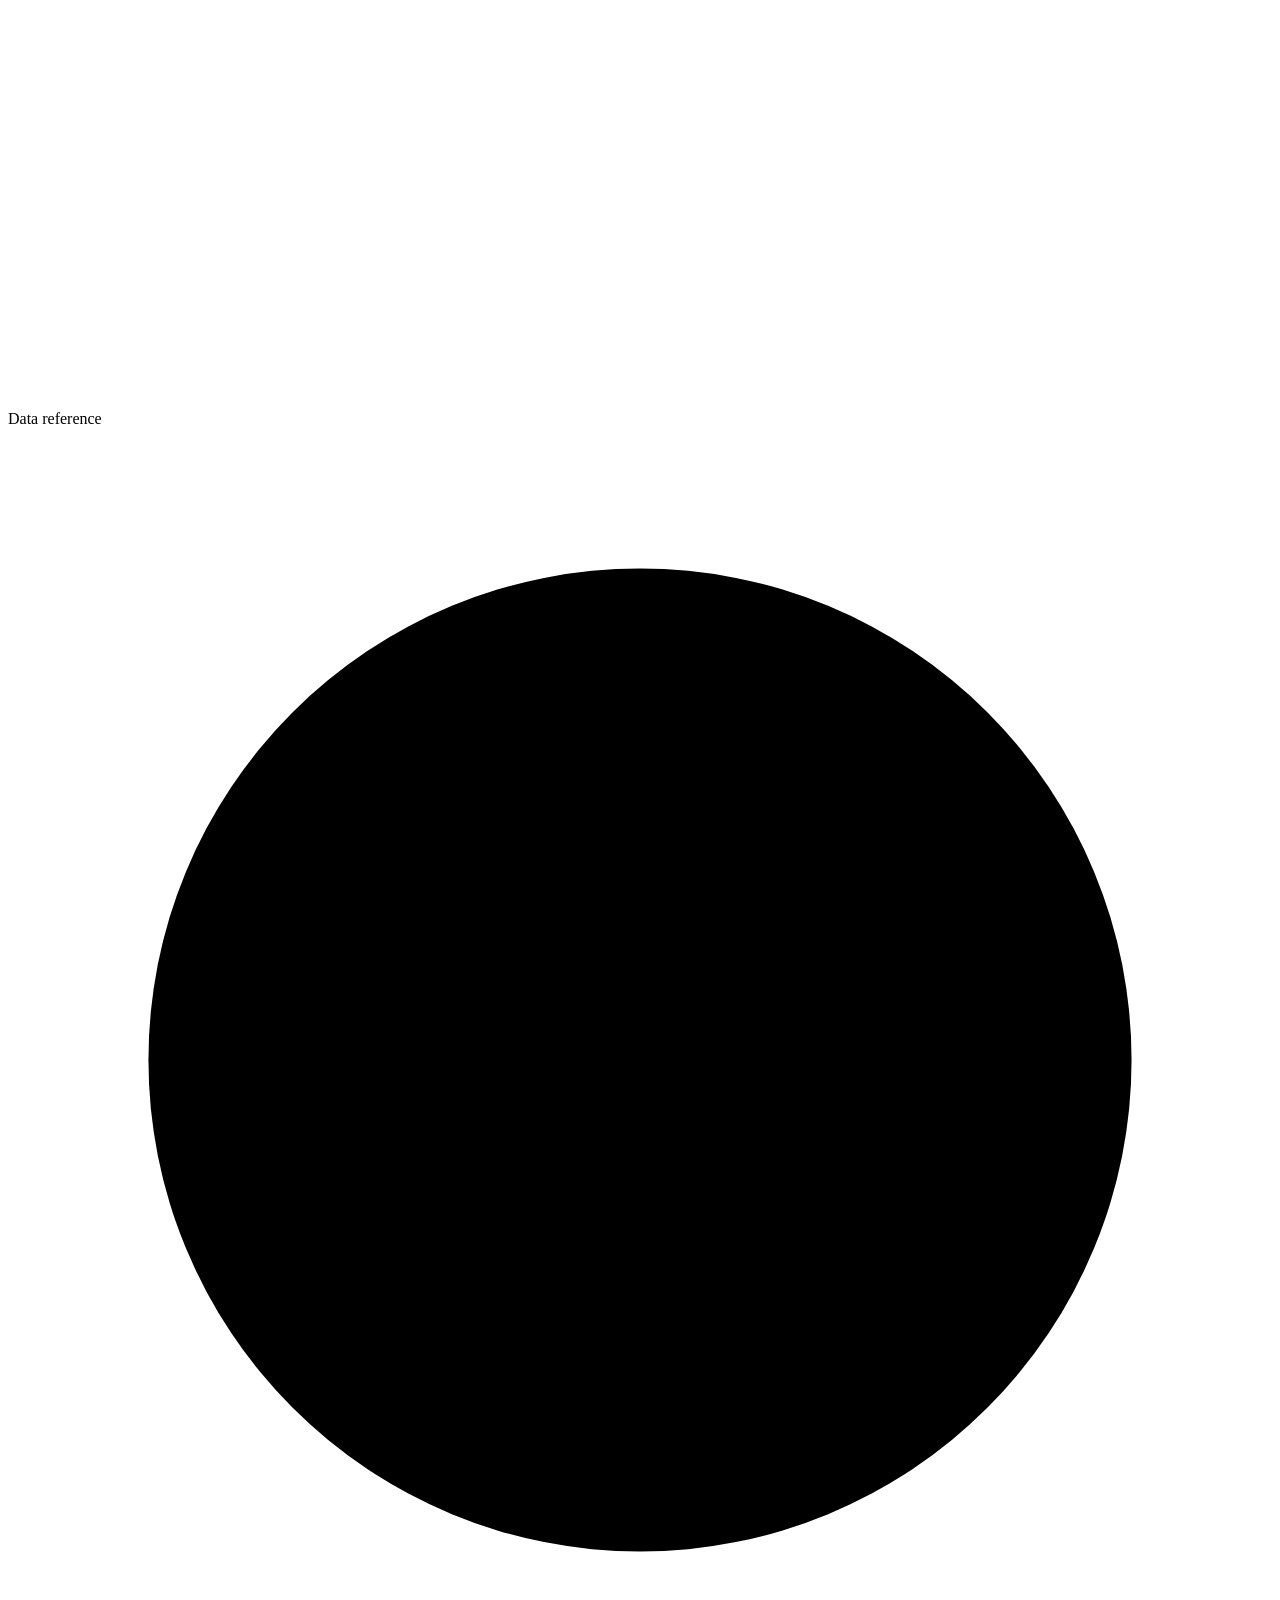
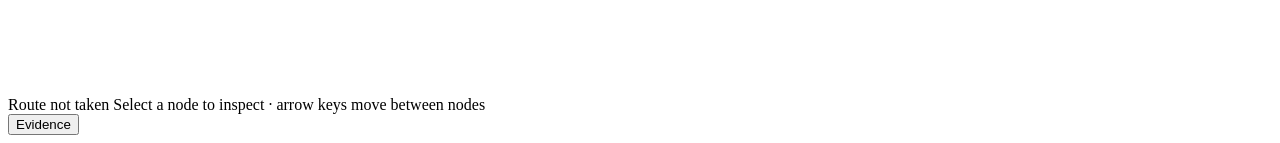
==== commit b833e92a: "Publish real Haiku Sonnet critic and SurrealDB memory graphs with matched uncertainty" ====
--- a/app/static/demo.html
+++ b/app/static/demo.html
@@ -5,9 +5,9 @@
   <meta name="viewport" content="width=device-width, initial-scale=1">
   <title>RiskGraph · Agent topology</title>
   <meta name="description" content="Topology view of a synthetic refund agent under four monitoring configurations, with a separate probabilistic risk model.">
-  <link rel="stylesheet" href="/static/demo.css?v=0.7.0">
-  <script src="/static/graph.js?v=0.7.0" defer></script>
-  <script src="/static/demo.js?v=0.7.0" defer></script>
+  <link rel="stylesheet" href="/static/demo.css?v=0.8.0">
+  <script src="/static/graph.js?v=0.8.0" defer></script>
+  <script src="/static/demo.js?v=0.8.0" defer></script>
 </head>
 <body>
   <a class="skip-link" href="#main">Skip to topology</a>
@@ -47,6 +47,7 @@
     </div>
 
     <div class="topbar-end">
+      <a class="text-btn workspace-link" href="/study">Real-model study ↗</a>
       <a class="text-btn workspace-link" href="/workspace">Assess logs ↗</a>
       <button id="library-btn" class="text-btn" aria-haspopup="dialog" aria-controls="library">Requests</button>
       <button id="setup-btn" class="icon-btn" aria-label="Evaluation setup" aria-haspopup="dialog">
